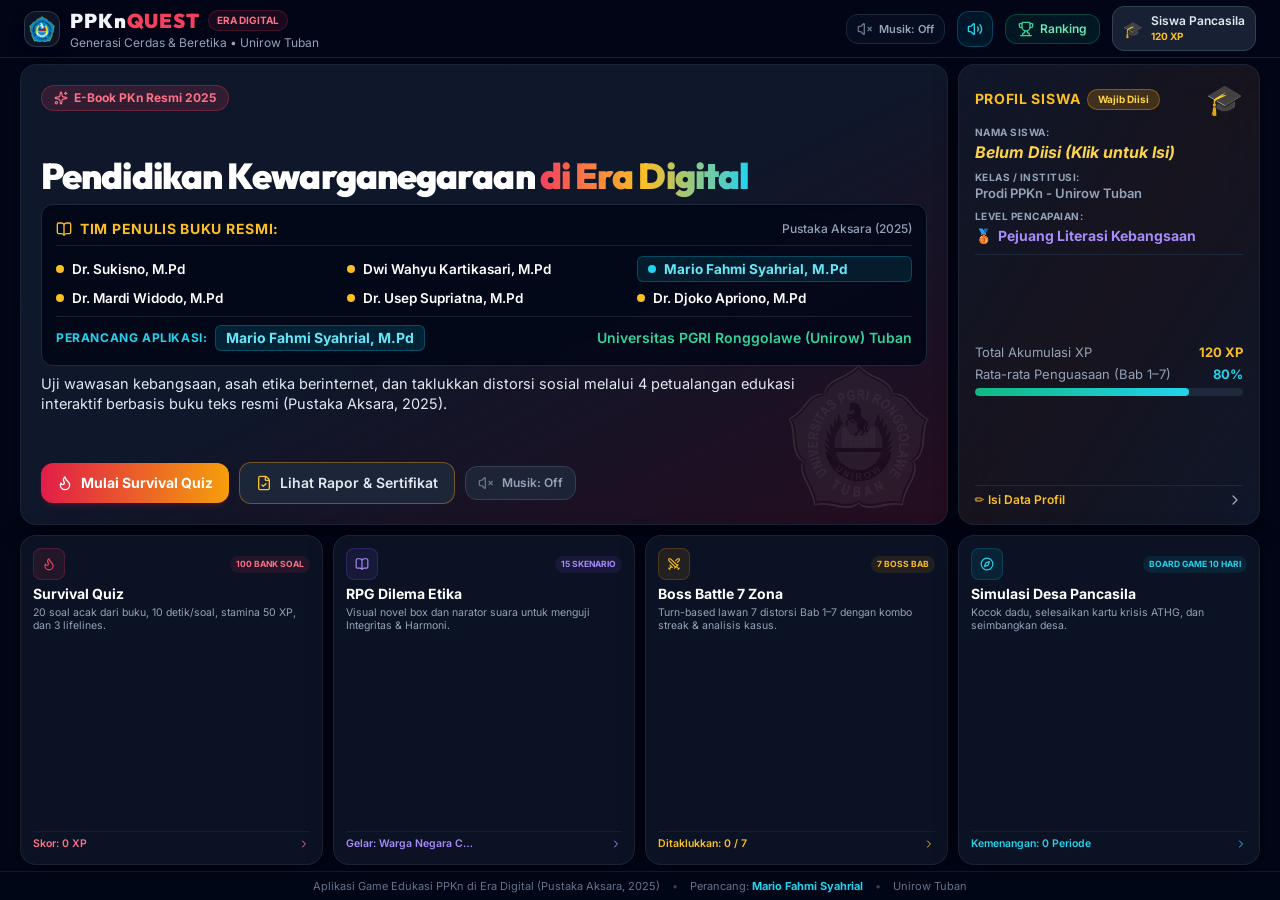
==== docs/index.html @ 250288c7 "Add files via upload" ====
<!doctype html>
<html lang="id" class="dark">
  <head>
    <meta charset="UTF-8" />
    <link rel="icon" type="image/png" href="./logo-unirow.png" />
    <meta name="viewport" content="width=device-width, initial-scale=1.0" />
    <title>PPKn Game Edukasi — Generasi Cerdas & Beretika</title>
    <meta name="description" content="Aplikasi Game Edukasi Pendidikan Kewarganegaraan di Era Digital: Survival Quiz, RPG Dilema, Boss Battle 7 Zona, Citizen Simulation, dan Duel Cepat." />
    <link rel="preconnect" href="https://fonts.googleapis.com">
    <link rel="preconnect" href="https://fonts.gstatic.com" crossorigin>
    <link href="https://fonts.googleapis.com/css2?family=Inter:wght@300;400;500;600;700;800&family=Outfit:wght@400;500;600;700;800;900&display=swap" rel="stylesheet">
    <script type="module" crossorigin src="./assets/index-DOwNWSyP.js"></script>
    <link rel="stylesheet" crossorigin href="./assets/index-DBwuWJfn.css">
  </head>
  <body class="bg-slate-950 text-slate-100 min-h-screen selection:bg-rose-500 selection:text-white font-sans antialiased">
    <div id="root"></div>
  </body>
</html>
---- docs/assets/index-DBwuWJfn.css ----
*,:before,:after{--tw-border-spacing-x: 0;--tw-border-spacing-y: 0;--tw-translate-x: 0;--tw-translate-y: 0;--tw-rotate: 0;--tw-skew-x: 0;--tw-skew-y: 0;--tw-scale-x: 1;--tw-scale-y: 1;--tw-pan-x: ;--tw-pan-y: ;--tw-pinch-zoom: ;--tw-scroll-snap-strictness: proximity;--tw-gradient-from-position: ;--tw-gradient-via-position: ;--tw-gradient-to-position: ;--tw-ordinal: ;--tw-slashed-zero: ;--tw-numeric-figure: ;--tw-numeric-spacing: ;--tw-numeric-fraction: ;--tw-ring-inset: ;--tw-ring-offset-width: 0px;--tw-ring-offset-color: #fff;--tw-ring-color: rgb(59 130 246 / .5);--tw-ring-offset-shadow: 0 0 #0000;--tw-ring-shadow: 0 0 #0000;--tw-shadow: 0 0 #0000;--tw-shadow-colored: 0 0 #0000;--tw-blur: ;--tw-brightness: ;--tw-contrast: ;--tw-grayscale: ;--tw-hue-rotate: ;--tw-invert: ;--tw-saturate: ;--tw-sepia: ;--tw-drop-shadow: ;--tw-backdrop-blur: ;--tw-backdrop-brightness: ;--tw-backdrop-contrast: ;--tw-backdrop-grayscale: ;--tw-backdrop-hue-rotate: ;--tw-backdrop-invert: ;--tw-backdrop-opacity: ;--tw-backdrop-saturate: ;--tw-backdrop-sepia: ;--tw-contain-size: ;--tw-contain-layout: ;--tw-contain-paint: ;--tw-contain-style: }::backdrop{--tw-border-spacing-x: 0;--tw-border-spacing-y: 0;--tw-translate-x: 0;--tw-translate-y: 0;--tw-rotate: 0;--tw-skew-x: 0;--tw-skew-y: 0;--tw-scale-x: 1;--tw-scale-y: 1;--tw-pan-x: ;--tw-pan-y: ;--tw-pinch-zoom: ;--tw-scroll-snap-strictness: proximity;--tw-gradient-from-position: ;--tw-gradient-via-position: ;--tw-gradient-to-position: ;--tw-ordinal: ;--tw-slashed-zero: ;--tw-numeric-figure: ;--tw-numeric-spacing: ;--tw-numeric-fraction: ;--tw-ring-inset: ;--tw-ring-offset-width: 0px;--tw-ring-offset-color: #fff;--tw-ring-color: rgb(59 130 246 / .5);--tw-ring-offset-shadow: 0 0 #0000;--tw-ring-shadow: 0 0 #0000;--tw-shadow: 0 0 #0000;--tw-shadow-colored: 0 0 #0000;--tw-blur: ;--tw-brightness: ;--tw-contrast: ;--tw-grayscale: ;--tw-hue-rotate: ;--tw-invert: ;--tw-saturate: ;--tw-sepia: ;--tw-drop-shadow: ;--tw-backdrop-blur: ;--tw-backdrop-brightness: ;--tw-backdrop-contrast: ;--tw-backdrop-grayscale: ;--tw-backdrop-hue-rotate: ;--tw-backdrop-invert: ;--tw-backdrop-opacity: ;--tw-backdrop-saturate: ;--tw-backdrop-sepia: ;--tw-contain-size: ;--tw-contain-layout: ;--tw-contain-paint: ;--tw-contain-style: }*,:before,:after{box-sizing:border-box;border-width:0;border-style:solid;border-color:#e5e7eb}:before,:after{--tw-content: ""}html,:host{line-height:1.5;-webkit-text-size-adjust:100%;-moz-tab-size:4;-o-tab-size:4;tab-size:4;font-family:Inter,system-ui,-apple-system,BlinkMacSystemFont,Segoe UI,Roboto,sans-serif;font-feature-settings:normal;font-variation-settings:normal;-webkit-tap-highlight-color:transparent}body{margin:0;line-height:inherit}hr{height:0;color:inherit;border-top-width:1px}abbr:where([title]){-webkit-text-decoration:underline dotted;text-decoration:underline dotted}h1,h2,h3,h4,h5,h6{font-size:inherit;font-weight:inherit}a{color:inherit;text-decoration:inherit}b,strong{font-weight:bolder}code,kbd,samp,pre{font-family:ui-monospace,SFMono-Regular,Menlo,Monaco,Consolas,Liberation Mono,Courier New,monospace;font-feature-settings:normal;font-variation-settings:normal;font-size:1em}small{font-size:80%}sub,sup{font-size:75%;line-height:0;position:relative;vertical-align:baseline}sub{bottom:-.25em}sup{top:-.5em}table{text-indent:0;border-color:inherit;border-collapse:collapse}button,input,optgroup,select,textarea{font-family:inherit;font-feature-settings:inherit;font-variation-settings:inherit;font-size:100%;font-weight:inherit;line-height:inherit;letter-spacing:inherit;color:inherit;margin:0;padding:0}button,select{text-transform:none}button,input:where([type=button]),input:where([type=reset]),input:where([type=submit]){-webkit-appearance:button;background-color:transparent;background-image:none}:-moz-focusring{outline:auto}:-moz-ui-invalid{box-shadow:none}progress{vertical-align:baseline}::-webkit-inner-spin-button,::-webkit-outer-spin-button{height:auto}[type=search]{-webkit-appearance:textfield;outline-offset:-2px}::-webkit-search-decoration{-webkit-appearance:none}::-webkit-file-upload-button{-webkit-appearance:button;font:inherit}summary{display:list-item}blockquote,dl,dd,h1,h2,h3,h4,h5,h6,hr,figure,p,pre{margin:0}fieldset{margin:0;padding:0}legend{padding:0}ol,ul,menu{list-style:none;margin:0;padding:0}dialog{padding:0}textarea{resize:vertical}input::-moz-placeholder,textarea::-moz-placeholder{opacity:1;color:#9ca3af}input::placeholder,textarea::placeholder{opacity:1;color:#9ca3af}button,[role=button]{cursor:pointer}:disabled{cursor:default}img,svg,video,canvas,audio,iframe,embed,object{display:block;vertical-align:middle}img,video{max-width:100%;height:auto}[hidden]:where(:not([hidden=until-found])){display:none}body{--tw-bg-opacity: 1;background-color:rgb(2 6 23 / var(--tw-bg-opacity, 1));font-family:Inter,system-ui,-apple-system,BlinkMacSystemFont,Segoe UI,Roboto,sans-serif;--tw-text-opacity: 1;color:rgb(241 245 249 / var(--tw-text-opacity, 1));-webkit-font-smoothing:antialiased;-moz-osx-font-smoothing:grayscale}body *::-moz-selection{--tw-bg-opacity: 1;background-color:rgb(244 63 94 / var(--tw-bg-opacity, 1));--tw-text-opacity: 1;color:rgb(255 255 255 / var(--tw-text-opacity, 1))}body *::selection{--tw-bg-opacity: 1;background-color:rgb(244 63 94 / var(--tw-bg-opacity, 1));--tw-text-opacity: 1;color:rgb(255 255 255 / var(--tw-text-opacity, 1))}body::-moz-selection{--tw-bg-opacity: 1;background-color:rgb(244 63 94 / var(--tw-bg-opacity, 1));--tw-text-opacity: 1;color:rgb(255 255 255 / var(--tw-text-opacity, 1))}body::selection{--tw-bg-opacity: 1;background-color:rgb(244 63 94 / var(--tw-bg-opacity, 1));--tw-text-opacity: 1;color:rgb(255 255 255 / var(--tw-text-opacity, 1))}body{background-color:#020617;background-image:radial-gradient(at 90% 10%,rgba(225,29,72,.06) 0px,transparent 45%),radial-gradient(at 10% 90%,rgba(14,165,233,.05) 0px,transparent 50%),radial-gradient(at 50% 30%,rgba(15,23,42,.7) 0px,transparent 80%);background-attachment:fixed}.pointer-events-none{pointer-events:none}.fixed{position:fixed}.absolute{position:absolute}.relative{position:relative}.sticky{position:sticky}.inset-0{top:0;right:0;bottom:0;left:0}.-right-1{right:-.25rem}.-top-1{top:-.25rem}.bottom-4{bottom:1rem}.left-0{left:0}.right-0{right:0}.right-4{right:1rem}.top-0{top:0}.z-10{z-index:10}.z-40{z-index:40}.z-50{z-index:50}.mx-auto{margin-left:auto;margin-right:auto}.my-2{margin-top:.5rem;margin-bottom:.5rem}.mb-0\.5{margin-bottom:.125rem}.mb-1{margin-bottom:.25rem}.mb-1\.5{margin-bottom:.375rem}.mb-2{margin-bottom:.5rem}.mb-2\.5{margin-bottom:.625rem}.mb-3{margin-bottom:.75rem}.mb-4{margin-bottom:1rem}.mb-5{margin-bottom:1.25rem}.mb-6{margin-bottom:1.5rem}.ml-1{margin-left:.25rem}.ml-auto{margin-left:auto}.mr-1{margin-right:.25rem}.mt-0\.5{margin-top:.125rem}.mt-1{margin-top:.25rem}.mt-1\.5{margin-top:.375rem}.mt-12{margin-top:3rem}.mt-2{margin-top:.5rem}.mt-3{margin-top:.75rem}.mt-4{margin-top:1rem}.mt-6{margin-top:1.5rem}.line-clamp-2{overflow:hidden;display:-webkit-box;-webkit-box-orient:vertical;-webkit-line-clamp:2}.block{display:block}.flex{display:flex}.inline-flex{display:inline-flex}.grid{display:grid}.hidden{display:none}.h-1{height:.25rem}.h-1\.5{height:.375rem}.h-10{height:2.5rem}.h-12{height:3rem}.h-16{height:4rem}.h-2{height:.5rem}.h-20{height:5rem}.h-28{height:7rem}.h-3{height:.75rem}.h-3\.5{height:.875rem}.h-4{height:1rem}.h-5{height:1.25rem}.h-6{height:1.5rem}.h-7{height:1.75rem}.h-8{height:2rem}.h-9{height:2.25rem}.h-full{height:100%}.max-h-28{max-height:7rem}.max-h-\[90vh\]{max-height:90vh}.max-h-\[92vh\]{max-height:92vh}.min-h-0{min-height:0px}.min-h-screen{min-height:100vh}.w-10{width:2.5rem}.w-12{width:3rem}.w-16{width:4rem}.w-2{width:.5rem}.w-20{width:5rem}.w-28{width:7rem}.w-3{width:.75rem}.w-3\.5{width:.875rem}.w-4{width:1rem}.w-5{width:1.25rem}.w-6{width:1.5rem}.w-60{width:15rem}.w-7{width:1.75rem}.w-8{width:2rem}.w-9{width:2.25rem}.w-full{width:100%}.min-w-0{min-width:0px}.max-w-2xl{max-width:42rem}.max-w-3xl{max-width:48rem}.max-w-4xl{max-width:56rem}.max-w-5xl{max-width:64rem}.max-w-6xl{max-width:72rem}.max-w-7xl{max-width:80rem}.max-w-\[100px\]{max-width:100px}.max-w-\[120px\]{max-width:120px}.max-w-\[130px\]{max-width:130px}.max-w-md{max-width:28rem}.max-w-sm{max-width:24rem}.max-w-xl{max-width:36rem}.max-w-xs{max-width:20rem}.flex-1{flex:1 1 0%}.shrink-0{flex-shrink:0}.rotate-1{--tw-rotate: 1deg;transform:translate(var(--tw-translate-x),var(--tw-translate-y)) rotate(var(--tw-rotate)) skew(var(--tw-skew-x)) skewY(var(--tw-skew-y)) scaleX(var(--tw-scale-x)) scaleY(var(--tw-scale-y))}.scale-105{--tw-scale-x: 1.05;--tw-scale-y: 1.05;transform:translate(var(--tw-translate-x),var(--tw-translate-y)) rotate(var(--tw-rotate)) skew(var(--tw-skew-x)) skewY(var(--tw-skew-y)) scaleX(var(--tw-scale-x)) scaleY(var(--tw-scale-y))}.scale-110{--tw-scale-x: 1.1;--tw-scale-y: 1.1;transform:translate(var(--tw-translate-x),var(--tw-translate-y)) rotate(var(--tw-rotate)) skew(var(--tw-skew-x)) skewY(var(--tw-skew-y)) scaleX(var(--tw-scale-x)) scaleY(var(--tw-scale-y))}.scale-\[1\.03\]{--tw-scale-x: 1.03;--tw-scale-y: 1.03;transform:translate(var(--tw-translate-x),var(--tw-translate-y)) rotate(var(--tw-rotate)) skew(var(--tw-skew-x)) skewY(var(--tw-skew-y)) scaleX(var(--tw-scale-x)) scaleY(var(--tw-scale-y))}.animate-bounce{animation:bounce 1s infinite}@keyframes bounce{0%,to{transform:translateY(-25%);animation-timing-function:cubic-bezier(.8,0,1,1)}50%{transform:none;animation-timing-function:cubic-bezier(0,0,.2,1)}}.animate-bounce-gentle{animation:bounce 2s infinite}@keyframes pulse{50%{opacity:.5}}.animate-pulse{animation:pulse 2s cubic-bezier(.4,0,.6,1) infinite}@keyframes spin{to{transform:rotate(360deg)}}.animate-spin{animation:spin 1s linear infinite}.cursor-not-allowed{cursor:not-allowed}.cursor-pointer{cursor:pointer}.select-none{-webkit-user-select:none;-moz-user-select:none;user-select:none}.grid-cols-1{grid-template-columns:repeat(1,minmax(0,1fr))}.grid-cols-2{grid-template-columns:repeat(2,minmax(0,1fr))}.grid-cols-3{grid-template-columns:repeat(3,minmax(0,1fr))}.grid-cols-4{grid-template-columns:repeat(4,minmax(0,1fr))}.flex-col{flex-direction:column}.flex-col-reverse{flex-direction:column-reverse}.flex-wrap{flex-wrap:wrap}.items-start{align-items:flex-start}.items-center{align-items:center}.items-stretch{align-items:stretch}.justify-end{justify-content:flex-end}.justify-center{justify-content:center}.justify-between{justify-content:space-between}.gap-0\.5{gap:.125rem}.gap-1{gap:.25rem}.gap-1\.5{gap:.375rem}.gap-2{gap:.5rem}.gap-2\.5{gap:.625rem}.gap-3{gap:.75rem}.gap-4{gap:1rem}.gap-6{gap:1.5rem}.gap-x-3{-moz-column-gap:.75rem;column-gap:.75rem}.gap-x-4{-moz-column-gap:1rem;column-gap:1rem}.gap-y-0\.5{row-gap:.125rem}.gap-y-2{row-gap:.5rem}.space-y-0\.5>:not([hidden])~:not([hidden]){--tw-space-y-reverse: 0;margin-top:calc(.125rem * calc(1 - var(--tw-space-y-reverse)));margin-bottom:calc(.125rem * var(--tw-space-y-reverse))}.space-y-1>:not([hidden])~:not([hidden]){--tw-space-y-reverse: 0;margin-top:calc(.25rem * calc(1 - var(--tw-space-y-reverse)));margin-bottom:calc(.25rem * var(--tw-space-y-reverse))}.space-y-1\.5>:not([hidden])~:not([hidden]){--tw-space-y-reverse: 0;margin-top:calc(.375rem * calc(1 - var(--tw-space-y-reverse)));margin-bottom:calc(.375rem * var(--tw-space-y-reverse))}.space-y-2>:not([hidden])~:not([hidden]){--tw-space-y-reverse: 0;margin-top:calc(.5rem * calc(1 - var(--tw-space-y-reverse)));margin-bottom:calc(.5rem * var(--tw-space-y-reverse))}.space-y-2\.5>:not([hidden])~:not([hidden]){--tw-space-y-reverse: 0;margin-top:calc(.625rem * calc(1 - var(--tw-space-y-reverse)));margin-bottom:calc(.625rem * var(--tw-space-y-reverse))}.space-y-3>:not([hidden])~:not([hidden]){--tw-space-y-reverse: 0;margin-top:calc(.75rem * calc(1 - var(--tw-space-y-reverse)));margin-bottom:calc(.75rem * var(--tw-space-y-reverse))}.space-y-4>:not([hidden])~:not([hidden]){--tw-space-y-reverse: 0;margin-top:calc(1rem * calc(1 - var(--tw-space-y-reverse)));margin-bottom:calc(1rem * var(--tw-space-y-reverse))}.space-y-5>:not([hidden])~:not([hidden]){--tw-space-y-reverse: 0;margin-top:calc(1.25rem * calc(1 - var(--tw-space-y-reverse)));margin-bottom:calc(1.25rem * var(--tw-space-y-reverse))}.space-y-6>:not([hidden])~:not([hidden]){--tw-space-y-reverse: 0;margin-top:calc(1.5rem * calc(1 - var(--tw-space-y-reverse)));margin-bottom:calc(1.5rem * var(--tw-space-y-reverse))}.overflow-hidden{overflow:hidden}.overflow-y-auto{overflow-y:auto}.truncate{overflow:hidden;text-overflow:ellipsis;white-space:nowrap}.rounded{border-radius:.25rem}.rounded-2xl{border-radius:1rem}.rounded-3xl{border-radius:1.5rem}.rounded-full{border-radius:9999px}.rounded-lg{border-radius:.5rem}.rounded-md{border-radius:.375rem}.rounded-xl{border-radius:.75rem}.rounded-t-2xl{border-top-left-radius:1rem;border-top-right-radius:1rem}.border{border-width:1px}.border-b{border-bottom-width:1px}.border-l{border-left-width:1px}.border-t{border-top-width:1px}.border-dashed{border-style:dashed}.border-amber-400{--tw-border-opacity: 1;border-color:rgb(251 191 36 / var(--tw-border-opacity, 1))}.border-amber-500{--tw-border-opacity: 1;border-color:rgb(245 158 11 / var(--tw-border-opacity, 1))}.border-amber-500\/20{border-color:#f59e0b33}.border-amber-500\/30{border-color:#f59e0b4d}.border-amber-500\/40{border-color:#f59e0b66}.border-amber-500\/50{border-color:#f59e0b80}.border-amber-500\/60{border-color:#f59e0b99}.border-blue-500\/60{border-color:#3b82f699}.border-cyan-400{--tw-border-opacity: 1;border-color:rgb(34 211 238 / var(--tw-border-opacity, 1))}.border-cyan-500{--tw-border-opacity: 1;border-color:rgb(6 182 212 / var(--tw-border-opacity, 1))}.border-cyan-500\/20{border-color:#06b6d433}.border-cyan-500\/30{border-color:#06b6d44d}.border-cyan-500\/40{border-color:#06b6d466}.border-cyan-500\/50{border-color:#06b6d480}.border-cyan-500\/60{border-color:#06b6d499}.border-emerald-500{--tw-border-opacity: 1;border-color:rgb(16 185 129 / var(--tw-border-opacity, 1))}.border-emerald-500\/20{border-color:#10b98133}.border-emerald-500\/25{border-color:#10b98140}.border-emerald-500\/30{border-color:#10b9814d}.border-emerald-500\/40{border-color:#10b98166}.border-emerald-500\/50{border-color:#10b98180}.border-emerald-500\/60{border-color:#10b98199}.border-indigo-500\/30{border-color:#6366f14d}.border-indigo-500\/40{border-color:#6366f166}.border-rose-500{--tw-border-opacity: 1;border-color:rgb(244 63 94 / var(--tw-border-opacity, 1))}.border-rose-500\/20{border-color:#f43f5e33}.border-rose-500\/30{border-color:#f43f5e4d}.border-rose-500\/40{border-color:#f43f5e66}.border-rose-500\/50{border-color:#f43f5e80}.border-rose-500\/60{border-color:#f43f5e99}.border-slate-500\/60{border-color:#64748b99}.border-slate-600\/40{border-color:#47556966}.border-slate-700{--tw-border-opacity: 1;border-color:rgb(51 65 85 / var(--tw-border-opacity, 1))}.border-slate-700\/80{border-color:#334155cc}.border-slate-800{--tw-border-opacity: 1;border-color:rgb(30 41 59 / var(--tw-border-opacity, 1))}.border-slate-800\/40{border-color:#1e293b66}.border-slate-800\/60{border-color:#1e293b99}.border-slate-800\/80{border-color:#1e293bcc}.border-slate-900{--tw-border-opacity: 1;border-color:rgb(15 23 42 / var(--tw-border-opacity, 1))}.border-violet-500{--tw-border-opacity: 1;border-color:rgb(139 92 246 / var(--tw-border-opacity, 1))}.border-violet-500\/20{border-color:#8b5cf633}.border-violet-500\/30{border-color:#8b5cf64d}.border-violet-500\/40{border-color:#8b5cf666}.border-violet-500\/50{border-color:#8b5cf680}.bg-amber-400{--tw-bg-opacity: 1;background-color:rgb(251 191 36 / var(--tw-bg-opacity, 1))}.bg-amber-500{--tw-bg-opacity: 1;background-color:rgb(245 158 11 / var(--tw-bg-opacity, 1))}.bg-amber-500\/10{background-color:#f59e0b1a}.bg-amber-500\/20{background-color:#f59e0b33}.bg-amber-950\/60{background-color:#451a0399}.bg-blue-500\/10{background-color:#3b82f61a}.bg-cyan-400{--tw-bg-opacity: 1;background-color:rgb(34 211 238 / var(--tw-bg-opacity, 1))}.bg-cyan-500{--tw-bg-opacity: 1;background-color:rgb(6 182 212 / var(--tw-bg-opacity, 1))}.bg-cyan-500\/10{background-color:#06b6d41a}.bg-cyan-500\/15{background-color:#06b6d426}.bg-cyan-500\/20{background-color:#06b6d433}.bg-cyan-900\/60{background-color:#164e6399}.bg-cyan-950\/50{background-color:#08334480}.bg-cyan-950\/60{background-color:#08334499}.bg-cyan-950\/70{background-color:#083344b3}.bg-emerald-500{--tw-bg-opacity: 1;background-color:rgb(16 185 129 / var(--tw-bg-opacity, 1))}.bg-emerald-500\/10{background-color:#10b9811a}.bg-emerald-500\/20{background-color:#10b98133}.bg-emerald-950\/30{background-color:#022c224d}.bg-emerald-950\/40{background-color:#022c2266}.bg-emerald-950\/60{background-color:#022c2299}.bg-indigo-500\/10{background-color:#6366f11a}.bg-rose-500{--tw-bg-opacity: 1;background-color:rgb(244 63 94 / var(--tw-bg-opacity, 1))}.bg-rose-500\/10{background-color:#f43f5e1a}.bg-rose-500\/15{background-color:#f43f5e26}.bg-rose-500\/20{background-color:#f43f5e33}.bg-rose-900\/60{background-color:#88133799}.bg-rose-950\/40{background-color:#4c051966}.bg-rose-950\/60{background-color:#4c051999}.bg-slate-500\/10{background-color:#64748b1a}.bg-slate-800{--tw-bg-opacity: 1;background-color:rgb(30 41 59 / var(--tw-bg-opacity, 1))}.bg-slate-800\/70{background-color:#1e293bb3}.bg-slate-800\/80{background-color:#1e293bcc}.bg-slate-800\/90{background-color:#1e293be6}.bg-slate-900{--tw-bg-opacity: 1;background-color:rgb(15 23 42 / var(--tw-bg-opacity, 1))}.bg-slate-900\/20{background-color:#0f172a33}.bg-slate-900\/30{background-color:#0f172a4d}.bg-slate-900\/40{background-color:#0f172a66}.bg-slate-900\/50{background-color:#0f172a80}.bg-slate-900\/60{background-color:#0f172a99}.bg-slate-900\/70{background-color:#0f172ab3}.bg-slate-900\/80{background-color:#0f172acc}.bg-slate-900\/90{background-color:#0f172ae6}.bg-slate-950{--tw-bg-opacity: 1;background-color:rgb(2 6 23 / var(--tw-bg-opacity, 1))}.bg-slate-950\/40{background-color:#02061766}.bg-slate-950\/60{background-color:#02061799}.bg-slate-950\/80{background-color:#020617cc}.bg-slate-950\/85{background-color:#020617d9}.bg-slate-950\/90{background-color:#020617e6}.bg-violet-500\/10{background-color:#8b5cf61a}.bg-violet-500\/15{background-color:#8b5cf626}.bg-violet-500\/20{background-color:#8b5cf633}.bg-gradient-to-b{background-image:linear-gradient(to bottom,var(--tw-gradient-stops))}.bg-gradient-to-br{background-image:linear-gradient(to bottom right,var(--tw-gradient-stops))}.bg-gradient-to-r{background-image:linear-gradient(to right,var(--tw-gradient-stops))}.from-amber-500{--tw-gradient-from: #f59e0b var(--tw-gradient-from-position);--tw-gradient-to: rgb(245 158 11 / 0) var(--tw-gradient-to-position);--tw-gradient-stops: var(--tw-gradient-from), var(--tw-gradient-to)}.from-amber-500\/15{--tw-gradient-from: rgb(245 158 11 / .15) var(--tw-gradient-from-position);--tw-gradient-to: rgb(245 158 11 / 0) var(--tw-gradient-to-position);--tw-gradient-stops: var(--tw-gradient-from), var(--tw-gradient-to)}.from-amber-500\/20{--tw-gradient-from: rgb(245 158 11 / .2) var(--tw-gradient-from-position);--tw-gradient-to: rgb(245 158 11 / 0) var(--tw-gradient-to-position);--tw-gradient-stops: var(--tw-gradient-from), var(--tw-gradient-to)}.from-amber-600{--tw-gradient-from: #d97706 var(--tw-gradient-from-position);--tw-gradient-to: rgb(217 119 6 / 0) var(--tw-gradient-to-position);--tw-gradient-stops: var(--tw-gradient-from), var(--tw-gradient-to)}.from-cyan-500\/15{--tw-gradient-from: rgb(6 182 212 / .15) var(--tw-gradient-from-position);--tw-gradient-to: rgb(6 182 212 / 0) var(--tw-gradient-to-position);--tw-gradient-stops: var(--tw-gradient-from), var(--tw-gradient-to)}.from-cyan-500\/20{--tw-gradient-from: rgb(6 182 212 / .2) var(--tw-gradient-from-position);--tw-gradient-to: rgb(6 182 212 / 0) var(--tw-gradient-to-position);--tw-gradient-stops: var(--tw-gradient-from), var(--tw-gradient-to)}.from-cyan-600{--tw-gradient-from: #0891b2 var(--tw-gradient-from-position);--tw-gradient-to: rgb(8 145 178 / 0) var(--tw-gradient-to-position);--tw-gradient-stops: var(--tw-gradient-from), var(--tw-gradient-to)}.from-emerald-500{--tw-gradient-from: #10b981 var(--tw-gradient-from-position);--tw-gradient-to: rgb(16 185 129 / 0) var(--tw-gradient-to-position);--tw-gradient-stops: var(--tw-gradient-from), var(--tw-gradient-to)}.from-emerald-500\/15{--tw-gradient-from: rgb(16 185 129 / .15) var(--tw-gradient-from-position);--tw-gradient-to: rgb(16 185 129 / 0) var(--tw-gradient-to-position);--tw-gradient-stops: var(--tw-gradient-from), var(--tw-gradient-to)}.from-emerald-500\/20{--tw-gradient-from: rgb(16 185 129 / .2) var(--tw-gradient-from-position);--tw-gradient-to: rgb(16 185 129 / 0) var(--tw-gradient-to-position);--tw-gradient-stops: var(--tw-gradient-from), var(--tw-gradient-to)}.from-emerald-600{--tw-gradient-from: #059669 var(--tw-gradient-from-position);--tw-gradient-to: rgb(5 150 105 / 0) var(--tw-gradient-to-position);--tw-gradient-stops: var(--tw-gradient-from), var(--tw-gradient-to)}.from-indigo-600{--tw-gradient-from: #4f46e5 var(--tw-gradient-from-position);--tw-gradient-to: rgb(79 70 229 / 0) var(--tw-gradient-to-position);--tw-gradient-stops: var(--tw-gradient-from), var(--tw-gradient-to)}.from-rose-500{--tw-gradient-from: #f43f5e var(--tw-gradient-from-position);--tw-gradient-to: rgb(244 63 94 / 0) var(--tw-gradient-to-position);--tw-gradient-stops: var(--tw-gradient-from), var(--tw-gradient-to)}.from-rose-500\/15{--tw-gradient-from: rgb(244 63 94 / .15) var(--tw-gradient-from-position);--tw-gradient-to: rgb(244 63 94 / 0) var(--tw-gradient-to-position);--tw-gradient-stops: var(--tw-gradient-from), var(--tw-gradient-to)}.from-rose-500\/20{--tw-gradient-from: rgb(244 63 94 / .2) var(--tw-gradient-from-position);--tw-gradient-to: rgb(244 63 94 / 0) var(--tw-gradient-to-position);--tw-gradient-stops: var(--tw-gradient-from), var(--tw-gradient-to)}.from-rose-600{--tw-gradient-from: #e11d48 var(--tw-gradient-from-position);--tw-gradient-to: rgb(225 29 72 / 0) var(--tw-gradient-to-position);--tw-gradient-stops: var(--tw-gradient-from), var(--tw-gradient-to)}.from-slate-700\/20{--tw-gradient-from: rgb(51 65 85 / .2) var(--tw-gradient-from-position);--tw-gradient-to: rgb(51 65 85 / 0) var(--tw-gradient-to-position);--tw-gradient-stops: var(--tw-gradient-from), var(--tw-gradient-to)}.from-slate-900{--tw-gradient-from: #0f172a var(--tw-gradient-from-position);--tw-gradient-to: rgb(15 23 42 / 0) var(--tw-gradient-to-position);--tw-gradient-stops: var(--tw-gradient-from), var(--tw-gradient-to)}.from-slate-950{--tw-gradient-from: #020617 var(--tw-gradient-from-position);--tw-gradient-to: rgb(2 6 23 / 0) var(--tw-gradient-to-position);--tw-gradient-stops: var(--tw-gradient-from), var(--tw-gradient-to)}.from-violet-500\/20{--tw-gradient-from: rgb(139 92 246 / .2) var(--tw-gradient-from-position);--tw-gradient-to: rgb(139 92 246 / 0) var(--tw-gradient-to-position);--tw-gradient-stops: var(--tw-gradient-from), var(--tw-gradient-to)}.from-violet-600{--tw-gradient-from: #7c3aed var(--tw-gradient-from-position);--tw-gradient-to: rgb(124 58 237 / 0) var(--tw-gradient-to-position);--tw-gradient-stops: var(--tw-gradient-from), var(--tw-gradient-to)}.via-amber-400{--tw-gradient-to: rgb(251 191 36 / 0) var(--tw-gradient-to-position);--tw-gradient-stops: var(--tw-gradient-from), #fbbf24 var(--tw-gradient-via-position), var(--tw-gradient-to)}.via-amber-950\/20{--tw-gradient-to: rgb(69 26 3 / 0) var(--tw-gradient-to-position);--tw-gradient-stops: var(--tw-gradient-from), rgb(69 26 3 / .2) var(--tw-gradient-via-position), var(--tw-gradient-to)}.via-blue-500\/10{--tw-gradient-to: rgb(59 130 246 / 0) var(--tw-gradient-to-position);--tw-gradient-stops: var(--tw-gradient-from), rgb(59 130 246 / .1) var(--tw-gradient-via-position), var(--tw-gradient-to)}.via-emerald-900\/10{--tw-gradient-to: rgb(6 78 59 / 0) var(--tw-gradient-to-position);--tw-gradient-stops: var(--tw-gradient-from), rgb(6 78 59 / .1) var(--tw-gradient-via-position), var(--tw-gradient-to)}.via-purple-900\/10{--tw-gradient-to: rgb(88 28 135 / 0) var(--tw-gradient-to-position);--tw-gradient-stops: var(--tw-gradient-from), rgb(88 28 135 / .1) var(--tw-gradient-via-position), var(--tw-gradient-to)}.via-rose-500{--tw-gradient-to: rgb(244 63 94 / 0) var(--tw-gradient-to-position);--tw-gradient-stops: var(--tw-gradient-from), #f43f5e var(--tw-gradient-via-position), var(--tw-gradient-to)}.via-slate-800\/50{--tw-gradient-to: rgb(30 41 59 / 0) var(--tw-gradient-to-position);--tw-gradient-stops: var(--tw-gradient-from), rgb(30 41 59 / .5) var(--tw-gradient-via-position), var(--tw-gradient-to)}.via-slate-900{--tw-gradient-to: rgb(15 23 42 / 0) var(--tw-gradient-to-position);--tw-gradient-stops: var(--tw-gradient-from), #0f172a var(--tw-gradient-via-position), var(--tw-gradient-to)}.via-teal-500\/10{--tw-gradient-to: rgb(20 184 166 / 0) var(--tw-gradient-to-position);--tw-gradient-stops: var(--tw-gradient-from), rgb(20 184 166 / .1) var(--tw-gradient-via-position), var(--tw-gradient-to)}.via-yellow-400{--tw-gradient-to: rgb(250 204 21 / 0) var(--tw-gradient-to-position);--tw-gradient-stops: var(--tw-gradient-from), #facc15 var(--tw-gradient-via-position), var(--tw-gradient-to)}.via-yellow-500\/10{--tw-gradient-to: rgb(234 179 8 / 0) var(--tw-gradient-to-position);--tw-gradient-stops: var(--tw-gradient-from), rgb(234 179 8 / .1) var(--tw-gradient-via-position), var(--tw-gradient-to)}.to-amber-500{--tw-gradient-to: #f59e0b var(--tw-gradient-to-position)}.to-amber-600{--tw-gradient-to: #d97706 var(--tw-gradient-to-position)}.to-amber-950\/20{--tw-gradient-to: rgb(69 26 3 / .2) var(--tw-gradient-to-position)}.to-amber-950\/40{--tw-gradient-to: rgb(69 26 3 / .4) var(--tw-gradient-to-position)}.to-blue-500\/10{--tw-gradient-to: rgb(59 130 246 / .1) var(--tw-gradient-to-position)}.to-blue-600{--tw-gradient-to: #2563eb var(--tw-gradient-to-position)}.to-cyan-400{--tw-gradient-to: #22d3ee var(--tw-gradient-to-position)}.to-cyan-500{--tw-gradient-to: #06b6d4 var(--tw-gradient-to-position)}.to-cyan-600{--tw-gradient-to: #0891b2 var(--tw-gradient-to-position)}.to-cyan-950\/30{--tw-gradient-to: rgb(8 51 68 / .3) var(--tw-gradient-to-position)}.to-emerald-600{--tw-gradient-to: #059669 var(--tw-gradient-to-position)}.to-emerald-950\/20{--tw-gradient-to: rgb(2 44 34 / .2) var(--tw-gradient-to-position)}.to-emerald-950\/30{--tw-gradient-to: rgb(2 44 34 / .3) var(--tw-gradient-to-position)}.to-indigo-600{--tw-gradient-to: #4f46e5 var(--tw-gradient-to-position)}.to-purple-500\/10{--tw-gradient-to: rgb(168 85 247 / .1) var(--tw-gradient-to-position)}.to-red-500{--tw-gradient-to: #ef4444 var(--tw-gradient-to-position)}.to-rose-500\/20{--tw-gradient-to: rgb(244 63 94 / .2) var(--tw-gradient-to-position)}.to-rose-600{--tw-gradient-to: #e11d48 var(--tw-gradient-to-position)}.to-rose-950\/40{--tw-gradient-to: rgb(76 5 25 / .4) var(--tw-gradient-to-position)}.to-slate-800{--tw-gradient-to: #1e293b var(--tw-gradient-to-position)}.to-slate-800\/50{--tw-gradient-to: rgb(30 41 59 / .5) var(--tw-gradient-to-position)}.to-slate-900{--tw-gradient-to: #0f172a var(--tw-gradient-to-position)}.to-teal-500\/10{--tw-gradient-to: rgb(20 184 166 / .1) var(--tw-gradient-to-position)}.to-transparent{--tw-gradient-to: transparent var(--tw-gradient-to-position)}.to-violet-600{--tw-gradient-to: #7c3aed var(--tw-gradient-to-position)}.to-violet-950\/20{--tw-gradient-to: rgb(46 16 101 / .2) var(--tw-gradient-to-position)}.to-yellow-500\/10{--tw-gradient-to: rgb(234 179 8 / .1) var(--tw-gradient-to-position)}.to-yellow-600{--tw-gradient-to: #ca8a04 var(--tw-gradient-to-position)}.bg-clip-text{-webkit-background-clip:text;background-clip:text}.fill-emerald-500{fill:#10b981}.fill-rose-500{fill:#f43f5e}.object-contain{-o-object-fit:contain;object-fit:contain}.\!p-2\.5{padding:.625rem!important}.\!p-3{padding:.75rem!important}.p-1{padding:.25rem}.p-2{padding:.5rem}.p-2\.5{padding:.625rem}.p-3{padding:.75rem}.p-3\.5{padding:.875rem}.p-4{padding:1rem}.p-5{padding:1.25rem}.p-6{padding:1.5rem}.p-8{padding:2rem}.px-1\.5{padding-left:.375rem;padding-right:.375rem}.px-2{padding-left:.5rem;padding-right:.5rem}.px-2\.5{padding-left:.625rem;padding-right:.625rem}.px-3{padding-left:.75rem;padding-right:.75rem}.px-3\.5{padding-left:.875rem;padding-right:.875rem}.px-4{padding-left:1rem;padding-right:1rem}.px-5{padding-left:1.25rem;padding-right:1.25rem}.px-6{padding-left:1.5rem;padding-right:1.5rem}.py-0\.5{padding-top:.125rem;padding-bottom:.125rem}.py-1{padding-top:.25rem;padding-bottom:.25rem}.py-1\.5{padding-top:.375rem;padding-bottom:.375rem}.py-10{padding-top:2.5rem;padding-bottom:2.5rem}.py-2{padding-top:.5rem;padding-bottom:.5rem}.py-2\.5{padding-top:.625rem;padding-bottom:.625rem}.py-3{padding-top:.75rem;padding-bottom:.75rem}.py-3\.5{padding-top:.875rem;padding-bottom:.875rem}.py-4{padding-top:1rem;padding-bottom:1rem}.py-6{padding-top:1.5rem;padding-bottom:1.5rem}.py-8{padding-top:2rem;padding-bottom:2rem}.pb-1\.5{padding-bottom:.375rem}.pb-2{padding-bottom:.5rem}.pb-2\.5{padding-bottom:.625rem}.pb-3{padding-bottom:.75rem}.pb-4{padding-bottom:1rem}.pt-0\.5{padding-top:.125rem}.pt-1{padding-top:.25rem}.pt-1\.5{padding-top:.375rem}.pt-2{padding-top:.5rem}.pt-2\.5{padding-top:.625rem}.pt-3{padding-top:.75rem}.pt-4{padding-top:1rem}.text-left{text-align:left}.text-center{text-align:center}.text-right{text-align:right}.font-display{font-family:Outfit,Inter,sans-serif}.font-mono{font-family:ui-monospace,SFMono-Regular,Menlo,Monaco,Consolas,Liberation Mono,Courier New,monospace}.font-sans{font-family:Inter,system-ui,-apple-system,BlinkMacSystemFont,Segoe UI,Roboto,sans-serif}.text-2xl{font-size:1.5rem;line-height:2rem}.text-3xl{font-size:1.875rem;line-height:2.25rem}.text-4xl{font-size:2.25rem;line-height:2.5rem}.text-5xl{font-size:3rem;line-height:1}.text-\[10\.5px\]{font-size:10.5px}.text-\[10px\]{font-size:10px}.text-\[11px\]{font-size:11px}.text-\[8\.5px\]{font-size:8.5px}.text-\[8px\]{font-size:8px}.text-\[9px\]{font-size:9px}.text-base{font-size:1rem;line-height:1.5rem}.text-lg{font-size:1.125rem;line-height:1.75rem}.text-sm{font-size:.875rem;line-height:1.25rem}.text-xl{font-size:1.25rem;line-height:1.75rem}.text-xs{font-size:.75rem;line-height:1rem}.font-black{font-weight:900}.font-bold{font-weight:700}.font-extrabold{font-weight:800}.font-medium{font-weight:500}.font-normal{font-weight:400}.font-semibold{font-weight:600}.uppercase{text-transform:uppercase}.capitalize{text-transform:capitalize}.italic{font-style:italic}.leading-none{line-height:1}.leading-relaxed{line-height:1.625}.leading-snug{line-height:1.375}.leading-tight{line-height:1.25}.tracking-tight{letter-spacing:-.025em}.tracking-wider{letter-spacing:.05em}.tracking-widest{letter-spacing:.1em}.text-amber-200{--tw-text-opacity: 1;color:rgb(253 230 138 / var(--tw-text-opacity, 1))}.text-amber-300{--tw-text-opacity: 1;color:rgb(252 211 77 / var(--tw-text-opacity, 1))}.text-amber-400{--tw-text-opacity: 1;color:rgb(251 191 36 / var(--tw-text-opacity, 1))}.text-amber-400\/80{color:#fbbf24cc}.text-amber-500{--tw-text-opacity: 1;color:rgb(245 158 11 / var(--tw-text-opacity, 1))}.text-blue-300{--tw-text-opacity: 1;color:rgb(147 197 253 / var(--tw-text-opacity, 1))}.text-cyan-200{--tw-text-opacity: 1;color:rgb(165 243 252 / var(--tw-text-opacity, 1))}.text-cyan-300{--tw-text-opacity: 1;color:rgb(103 232 249 / var(--tw-text-opacity, 1))}.text-cyan-400{--tw-text-opacity: 1;color:rgb(34 211 238 / var(--tw-text-opacity, 1))}.text-emerald-300{--tw-text-opacity: 1;color:rgb(110 231 183 / var(--tw-text-opacity, 1))}.text-emerald-400{--tw-text-opacity: 1;color:rgb(52 211 153 / var(--tw-text-opacity, 1))}.text-emerald-500{--tw-text-opacity: 1;color:rgb(16 185 129 / var(--tw-text-opacity, 1))}.text-indigo-300{--tw-text-opacity: 1;color:rgb(165 180 252 / var(--tw-text-opacity, 1))}.text-indigo-400{--tw-text-opacity: 1;color:rgb(129 140 248 / var(--tw-text-opacity, 1))}.text-rose-300{--tw-text-opacity: 1;color:rgb(253 164 175 / var(--tw-text-opacity, 1))}.text-rose-400{--tw-text-opacity: 1;color:rgb(251 113 133 / var(--tw-text-opacity, 1))}.text-rose-500{--tw-text-opacity: 1;color:rgb(244 63 94 / var(--tw-text-opacity, 1))}.text-slate-100{--tw-text-opacity: 1;color:rgb(241 245 249 / var(--tw-text-opacity, 1))}.text-slate-200{--tw-text-opacity: 1;color:rgb(226 232 240 / var(--tw-text-opacity, 1))}.text-slate-300{--tw-text-opacity: 1;color:rgb(203 213 225 / var(--tw-text-opacity, 1))}.text-slate-400{--tw-text-opacity: 1;color:rgb(148 163 184 / var(--tw-text-opacity, 1))}.text-slate-500{--tw-text-opacity: 1;color:rgb(100 116 139 / var(--tw-text-opacity, 1))}.text-slate-600{--tw-text-opacity: 1;color:rgb(71 85 105 / var(--tw-text-opacity, 1))}.text-slate-700{--tw-text-opacity: 1;color:rgb(51 65 85 / var(--tw-text-opacity, 1))}.text-slate-900{--tw-text-opacity: 1;color:rgb(15 23 42 / var(--tw-text-opacity, 1))}.text-slate-950{--tw-text-opacity: 1;color:rgb(2 6 23 / var(--tw-text-opacity, 1))}.text-transparent{color:transparent}.text-violet-200{--tw-text-opacity: 1;color:rgb(221 214 254 / var(--tw-text-opacity, 1))}.text-violet-300{--tw-text-opacity: 1;color:rgb(196 181 253 / var(--tw-text-opacity, 1))}.text-violet-400{--tw-text-opacity: 1;color:rgb(167 139 250 / var(--tw-text-opacity, 1))}.text-white{--tw-text-opacity: 1;color:rgb(255 255 255 / var(--tw-text-opacity, 1))}.antialiased{-webkit-font-smoothing:antialiased;-moz-osx-font-smoothing:grayscale}.placeholder-slate-500::-moz-placeholder{--tw-placeholder-opacity: 1;color:rgb(100 116 139 / var(--tw-placeholder-opacity, 1))}.placeholder-slate-500::placeholder{--tw-placeholder-opacity: 1;color:rgb(100 116 139 / var(--tw-placeholder-opacity, 1))}.opacity-10{opacity:.1}.opacity-40{opacity:.4}.opacity-50{opacity:.5}.opacity-70{opacity:.7}.shadow-2xl{--tw-shadow: 0 25px 50px -12px rgb(0 0 0 / .25);--tw-shadow-colored: 0 25px 50px -12px var(--tw-shadow-color);box-shadow:var(--tw-ring-offset-shadow, 0 0 #0000),var(--tw-ring-shadow, 0 0 #0000),var(--tw-shadow)}.shadow-inner{--tw-shadow: inset 0 2px 4px 0 rgb(0 0 0 / .05);--tw-shadow-colored: inset 0 2px 4px 0 var(--tw-shadow-color);box-shadow:var(--tw-ring-offset-shadow, 0 0 #0000),var(--tw-ring-shadow, 0 0 #0000),var(--tw-shadow)}.shadow-lg{--tw-shadow: 0 10px 15px -3px rgb(0 0 0 / .1), 0 4px 6px -4px rgb(0 0 0 / .1);--tw-shadow-colored: 0 10px 15px -3px var(--tw-shadow-color), 0 4px 6px -4px var(--tw-shadow-color);box-shadow:var(--tw-ring-offset-shadow, 0 0 #0000),var(--tw-ring-shadow, 0 0 #0000),var(--tw-shadow)}.shadow-md{--tw-shadow: 0 4px 6px -1px rgb(0 0 0 / .1), 0 2px 4px -2px rgb(0 0 0 / .1);--tw-shadow-colored: 0 4px 6px -1px var(--tw-shadow-color), 0 2px 4px -2px var(--tw-shadow-color);box-shadow:var(--tw-ring-offset-shadow, 0 0 #0000),var(--tw-ring-shadow, 0 0 #0000),var(--tw-shadow)}.shadow-sm{--tw-shadow: 0 1px 2px 0 rgb(0 0 0 / .05);--tw-shadow-colored: 0 1px 2px 0 var(--tw-shadow-color);box-shadow:var(--tw-ring-offset-shadow, 0 0 #0000),var(--tw-ring-shadow, 0 0 #0000),var(--tw-shadow)}.shadow-xl{--tw-shadow: 0 20px 25px -5px rgb(0 0 0 / .1), 0 8px 10px -6px rgb(0 0 0 / .1);--tw-shadow-colored: 0 20px 25px -5px var(--tw-shadow-color), 0 8px 10px -6px var(--tw-shadow-color);box-shadow:var(--tw-ring-offset-shadow, 0 0 #0000),var(--tw-ring-shadow, 0 0 #0000),var(--tw-shadow)}.shadow-amber-900\/20{--tw-shadow-color: rgb(120 53 15 / .2);--tw-shadow: var(--tw-shadow-colored)}.shadow-amber-900\/30{--tw-shadow-color: rgb(120 53 15 / .3);--tw-shadow: var(--tw-shadow-colored)}.shadow-amber-900\/40{--tw-shadow-color: rgb(120 53 15 / .4);--tw-shadow: var(--tw-shadow-colored)}.shadow-amber-950\/50{--tw-shadow-color: rgb(69 26 3 / .5);--tw-shadow: var(--tw-shadow-colored)}.shadow-cyan-900\/30{--tw-shadow-color: rgb(22 78 99 / .3);--tw-shadow: var(--tw-shadow-colored)}.shadow-cyan-950\/40{--tw-shadow-color: rgb(8 51 68 / .4);--tw-shadow: var(--tw-shadow-colored)}.shadow-cyan-950\/50{--tw-shadow-color: rgb(8 51 68 / .5);--tw-shadow: var(--tw-shadow-colored)}.shadow-rose-900\/30{--tw-shadow-color: rgb(136 19 55 / .3);--tw-shadow: var(--tw-shadow-colored)}.shadow-rose-900\/40{--tw-shadow-color: rgb(136 19 55 / .4);--tw-shadow: var(--tw-shadow-colored)}.shadow-rose-950\/50{--tw-shadow-color: rgb(76 5 25 / .5);--tw-shadow: var(--tw-shadow-colored)}.shadow-slate-950\/50{--tw-shadow-color: rgb(2 6 23 / .5);--tw-shadow: var(--tw-shadow-colored)}.shadow-violet-900\/30{--tw-shadow-color: rgb(76 29 149 / .3);--tw-shadow: var(--tw-shadow-colored)}.shadow-violet-900\/40{--tw-shadow-color: rgb(76 29 149 / .4);--tw-shadow: var(--tw-shadow-colored)}.shadow-violet-950\/40{--tw-shadow-color: rgb(46 16 101 / .4);--tw-shadow: var(--tw-shadow-colored)}.ring{--tw-ring-offset-shadow: var(--tw-ring-inset) 0 0 0 var(--tw-ring-offset-width) var(--tw-ring-offset-color);--tw-ring-shadow: var(--tw-ring-inset) 0 0 0 calc(3px + var(--tw-ring-offset-width)) var(--tw-ring-color);box-shadow:var(--tw-ring-offset-shadow),var(--tw-ring-shadow),var(--tw-shadow, 0 0 #0000)}.ring-1{--tw-ring-offset-shadow: var(--tw-ring-inset) 0 0 0 var(--tw-ring-offset-width) var(--tw-ring-offset-color);--tw-ring-shadow: var(--tw-ring-inset) 0 0 0 calc(1px + var(--tw-ring-offset-width)) var(--tw-ring-color);box-shadow:var(--tw-ring-offset-shadow),var(--tw-ring-shadow),var(--tw-shadow, 0 0 #0000)}.ring-2{--tw-ring-offset-shadow: var(--tw-ring-inset) 0 0 0 var(--tw-ring-offset-width) var(--tw-ring-offset-color);--tw-ring-shadow: var(--tw-ring-inset) 0 0 0 calc(2px + var(--tw-ring-offset-width)) var(--tw-ring-color);box-shadow:var(--tw-ring-offset-shadow),var(--tw-ring-shadow),var(--tw-shadow, 0 0 #0000)}.ring-amber-400\/40{--tw-ring-color: rgb(251 191 36 / .4)}.ring-amber-500\/20{--tw-ring-color: rgb(245 158 11 / .2)}.ring-amber-500\/30{--tw-ring-color: rgb(245 158 11 / .3)}.ring-cyan-400\/40{--tw-ring-color: rgb(34 211 238 / .4)}.ring-cyan-400\/60{--tw-ring-color: rgb(34 211 238 / .6)}.ring-cyan-500\/40{--tw-ring-color: rgb(6 182 212 / .4)}.ring-emerald-500\/40{--tw-ring-color: rgb(16 185 129 / .4)}.ring-emerald-500\/50{--tw-ring-color: rgb(16 185 129 / .5)}.ring-rose-500{--tw-ring-opacity: 1;--tw-ring-color: rgb(244 63 94 / var(--tw-ring-opacity, 1))}.ring-violet-500\/30{--tw-ring-color: rgb(139 92 246 / .3)}.grayscale{--tw-grayscale: grayscale(100%);filter:var(--tw-blur) var(--tw-brightness) var(--tw-contrast) var(--tw-grayscale) var(--tw-hue-rotate) var(--tw-invert) var(--tw-saturate) var(--tw-sepia) var(--tw-drop-shadow)}.invert{--tw-invert: invert(100%);filter:var(--tw-blur) var(--tw-brightness) var(--tw-contrast) var(--tw-grayscale) var(--tw-hue-rotate) var(--tw-invert) var(--tw-saturate) var(--tw-sepia) var(--tw-drop-shadow)}.filter{filter:var(--tw-blur) var(--tw-brightness) var(--tw-contrast) var(--tw-grayscale) var(--tw-hue-rotate) var(--tw-invert) var(--tw-saturate) var(--tw-sepia) var(--tw-drop-shadow)}.backdrop-blur-md{--tw-backdrop-blur: blur(12px);-webkit-backdrop-filter:var(--tw-backdrop-blur) var(--tw-backdrop-brightness) var(--tw-backdrop-contrast) var(--tw-backdrop-grayscale) var(--tw-backdrop-hue-rotate) var(--tw-backdrop-invert) var(--tw-backdrop-opacity) var(--tw-backdrop-saturate) var(--tw-backdrop-sepia);backdrop-filter:var(--tw-backdrop-blur) var(--tw-backdrop-brightness) var(--tw-backdrop-contrast) var(--tw-backdrop-grayscale) var(--tw-backdrop-hue-rotate) var(--tw-backdrop-invert) var(--tw-backdrop-opacity) var(--tw-backdrop-saturate) var(--tw-backdrop-sepia)}.backdrop-blur-xl{--tw-backdrop-blur: blur(24px);-webkit-backdrop-filter:var(--tw-backdrop-blur) var(--tw-backdrop-brightness) var(--tw-backdrop-contrast) var(--tw-backdrop-grayscale) var(--tw-backdrop-hue-rotate) var(--tw-backdrop-invert) var(--tw-backdrop-opacity) var(--tw-backdrop-saturate) var(--tw-backdrop-sepia);backdrop-filter:var(--tw-backdrop-blur) var(--tw-backdrop-brightness) var(--tw-backdrop-contrast) var(--tw-backdrop-grayscale) var(--tw-backdrop-hue-rotate) var(--tw-backdrop-invert) var(--tw-backdrop-opacity) var(--tw-backdrop-saturate) var(--tw-backdrop-sepia)}.transition-all{transition-property:all;transition-timing-function:cubic-bezier(.4,0,.2,1);transition-duration:.15s}.transition-colors{transition-property:color,background-color,border-color,text-decoration-color,fill,stroke;transition-timing-function:cubic-bezier(.4,0,.2,1);transition-duration:.15s}.transition-opacity{transition-property:opacity;transition-timing-function:cubic-bezier(.4,0,.2,1);transition-duration:.15s}.transition-transform{transition-property:transform;transition-timing-function:cubic-bezier(.4,0,.2,1);transition-duration:.15s}.duration-150{transition-duration:.15s}.duration-200{transition-duration:.2s}.duration-300{transition-duration:.3s}.duration-500{transition-duration:.5s}::-webkit-scrollbar{width:8px;height:8px}::-webkit-scrollbar-track{background:#020617}::-webkit-scrollbar-thumb{background:#1e293b;border-radius:4px}::-webkit-scrollbar-thumb:hover{background:#334155}.bento-card{position:relative;overflow:hidden;border-radius:1rem;border-width:1px;border-color:#1e293bcc;background-color:#0f172abf;padding:1.5rem;--tw-backdrop-blur: blur(24px);-webkit-backdrop-filter:var(--tw-backdrop-blur) var(--tw-backdrop-brightness) var(--tw-backdrop-contrast) var(--tw-backdrop-grayscale) var(--tw-backdrop-hue-rotate) var(--tw-backdrop-invert) var(--tw-backdrop-opacity) var(--tw-backdrop-saturate) var(--tw-backdrop-sepia);backdrop-filter:var(--tw-backdrop-blur) var(--tw-backdrop-brightness) var(--tw-backdrop-contrast) var(--tw-backdrop-grayscale) var(--tw-backdrop-hue-rotate) var(--tw-backdrop-invert) var(--tw-backdrop-opacity) var(--tw-backdrop-saturate) var(--tw-backdrop-sepia);transition-property:all;transition-timing-function:cubic-bezier(.4,0,.2,1);transition-duration:.3s;box-shadow:0 4px 24px -2px #0009}.bento-card:hover{border-color:#334155e6;background-color:#0f172ad9;box-shadow:0 10px 32px -4px #000000bf}.glow-gold{box-shadow:0 0 25px -5px #f59e0b59}.glow-emerald{box-shadow:0 0 25px -5px #10b98159}.glow-cyan{box-shadow:0 0 25px -5px #06b6d459}.glow-rose{box-shadow:0 0 25px -5px #f43f5e59}@media print{@page{size:A4 landscape;margin:0}body{background-color:#020617!important;-webkit-print-color-adjust:exact!important;print-color-adjust:exact!important}}.selection\:bg-rose-500 *::-moz-selection{--tw-bg-opacity: 1;background-color:rgb(244 63 94 / var(--tw-bg-opacity, 1))}.selection\:bg-rose-500 *::selection{--tw-bg-opacity: 1;background-color:rgb(244 63 94 / var(--tw-bg-opacity, 1))}.selection\:text-white *::-moz-selection{--tw-text-opacity: 1;color:rgb(255 255 255 / var(--tw-text-opacity, 1))}.selection\:text-white *::selection{--tw-text-opacity: 1;color:rgb(255 255 255 / var(--tw-text-opacity, 1))}.selection\:bg-rose-500::-moz-selection{--tw-bg-opacity: 1;background-color:rgb(244 63 94 / var(--tw-bg-opacity, 1))}.selection\:bg-rose-500::selection{--tw-bg-opacity: 1;background-color:rgb(244 63 94 / var(--tw-bg-opacity, 1))}.selection\:text-white::-moz-selection{--tw-text-opacity: 1;color:rgb(255 255 255 / var(--tw-text-opacity, 1))}.selection\:text-white::selection{--tw-text-opacity: 1;color:rgb(255 255 255 / var(--tw-text-opacity, 1))}.hover\:scale-105:hover{--tw-scale-x: 1.05;--tw-scale-y: 1.05;transform:translate(var(--tw-translate-x),var(--tw-translate-y)) rotate(var(--tw-rotate)) skew(var(--tw-skew-x)) skewY(var(--tw-skew-y)) scaleX(var(--tw-scale-x)) scaleY(var(--tw-scale-y))}.hover\:border-amber-400:hover{--tw-border-opacity: 1;border-color:rgb(251 191 36 / var(--tw-border-opacity, 1))}.hover\:border-amber-500\/60:hover{border-color:#f59e0b99}.hover\:border-cyan-400:hover{--tw-border-opacity: 1;border-color:rgb(34 211 238 / var(--tw-border-opacity, 1))}.hover\:border-cyan-500:hover{--tw-border-opacity: 1;border-color:rgb(6 182 212 / var(--tw-border-opacity, 1))}.hover\:border-cyan-500\/50:hover{border-color:#06b6d480}.hover\:border-cyan-500\/60:hover{border-color:#06b6d499}.hover\:border-rose-500:hover{--tw-border-opacity: 1;border-color:rgb(244 63 94 / var(--tw-border-opacity, 1))}.hover\:border-rose-500\/60:hover{border-color:#f43f5e99}.hover\:border-slate-600:hover{--tw-border-opacity: 1;border-color:rgb(71 85 105 / var(--tw-border-opacity, 1))}.hover\:border-slate-700:hover{--tw-border-opacity: 1;border-color:rgb(51 65 85 / var(--tw-border-opacity, 1))}.hover\:border-violet-500\/60:hover{border-color:#8b5cf699}.hover\:bg-amber-500\/20:hover{background-color:#f59e0b33}.hover\:bg-cyan-500\/20:hover{background-color:#06b6d433}.hover\:bg-cyan-950\/40:hover{background-color:#08334466}.hover\:bg-emerald-500\/20:hover{background-color:#10b98133}.hover\:bg-rose-950\/40:hover{background-color:#4c051966}.hover\:bg-slate-700:hover{--tw-bg-opacity: 1;background-color:rgb(51 65 85 / var(--tw-bg-opacity, 1))}.hover\:bg-slate-800:hover{--tw-bg-opacity: 1;background-color:rgb(30 41 59 / var(--tw-bg-opacity, 1))}.hover\:bg-slate-800\/90:hover{background-color:#1e293be6}.hover\:bg-violet-500\/25:hover{background-color:#8b5cf640}.hover\:text-slate-300:hover{--tw-text-opacity: 1;color:rgb(203 213 225 / var(--tw-text-opacity, 1))}.hover\:text-white:hover{--tw-text-opacity: 1;color:rgb(255 255 255 / var(--tw-text-opacity, 1))}.hover\:opacity-90:hover{opacity:.9}.hover\:shadow-amber-500\/40:hover{--tw-shadow-color: rgb(245 158 11 / .4);--tw-shadow: var(--tw-shadow-colored)}.focus\:border-amber-400:focus{--tw-border-opacity: 1;border-color:rgb(251 191 36 / var(--tw-border-opacity, 1))}.focus\:border-cyan-400:focus{--tw-border-opacity: 1;border-color:rgb(34 211 238 / var(--tw-border-opacity, 1))}.focus\:outline-none:focus{outline:2px solid transparent;outline-offset:2px}.focus\:ring-1:focus{--tw-ring-offset-shadow: var(--tw-ring-inset) 0 0 0 var(--tw-ring-offset-width) var(--tw-ring-offset-color);--tw-ring-shadow: var(--tw-ring-inset) 0 0 0 calc(1px + var(--tw-ring-offset-width)) var(--tw-ring-color);box-shadow:var(--tw-ring-offset-shadow),var(--tw-ring-shadow),var(--tw-shadow, 0 0 #0000)}.focus\:ring-amber-400:focus{--tw-ring-opacity: 1;--tw-ring-color: rgb(251 191 36 / var(--tw-ring-opacity, 1))}.focus\:ring-cyan-400:focus{--tw-ring-opacity: 1;--tw-ring-color: rgb(34 211 238 / var(--tw-ring-opacity, 1))}.active\:scale-95:active{--tw-scale-x: .95;--tw-scale-y: .95;transform:translate(var(--tw-translate-x),var(--tw-translate-y)) rotate(var(--tw-rotate)) skew(var(--tw-skew-x)) skewY(var(--tw-skew-y)) scaleX(var(--tw-scale-x)) scaleY(var(--tw-scale-y))}.active\:scale-\[0\.99\]:active{--tw-scale-x: .99;--tw-scale-y: .99;transform:translate(var(--tw-translate-x),var(--tw-translate-y)) rotate(var(--tw-rotate)) skew(var(--tw-skew-x)) skewY(var(--tw-skew-y)) scaleX(var(--tw-scale-x)) scaleY(var(--tw-scale-y))}.disabled\:cursor-not-allowed:disabled{cursor:not-allowed}.disabled\:opacity-50:disabled{opacity:.5}.disabled\:opacity-60:disabled{opacity:.6}.group:hover .group-hover\:translate-x-1{--tw-translate-x: .25rem;transform:translate(var(--tw-translate-x),var(--tw-translate-y)) rotate(var(--tw-rotate)) skew(var(--tw-skew-x)) skewY(var(--tw-skew-y)) scaleX(var(--tw-scale-x)) scaleY(var(--tw-scale-y))}.group:hover .group-hover\:scale-125{--tw-scale-x: 1.25;--tw-scale-y: 1.25;transform:translate(var(--tw-translate-x),var(--tw-translate-y)) rotate(var(--tw-rotate)) skew(var(--tw-skew-x)) skewY(var(--tw-skew-y)) scaleX(var(--tw-scale-x)) scaleY(var(--tw-scale-y))}.group:hover .group-hover\:bg-amber-500\/20{background-color:#f59e0b33}.group:hover .group-hover\:bg-cyan-500\/20{background-color:#06b6d433}.group:hover .group-hover\:bg-rose-500\/20{background-color:#f43f5e33}.group:hover .group-hover\:bg-violet-500\/20{background-color:#8b5cf633}.group:hover .group-hover\:text-amber-400{--tw-text-opacity: 1;color:rgb(251 191 36 / var(--tw-text-opacity, 1))}.group:hover .group-hover\:text-cyan-400{--tw-text-opacity: 1;color:rgb(34 211 238 / var(--tw-text-opacity, 1))}.group:hover .group-hover\:text-rose-400{--tw-text-opacity: 1;color:rgb(251 113 133 / var(--tw-text-opacity, 1))}.group:hover .group-hover\:text-violet-400{--tw-text-opacity: 1;color:rgb(167 139 250 / var(--tw-text-opacity, 1))}@media(min-width:640px){.sm\:col-span-2{grid-column:span 2 / span 2}.sm\:col-span-3{grid-column:span 3 / span 3}.sm\:block{display:block}.sm\:inline{display:inline}.sm\:inline-flex{display:inline-flex}.sm\:h-20{height:5rem}.sm\:h-36{height:9rem}.sm\:h-5{height:1.25rem}.sm\:h-6{height:1.5rem}.sm\:w-1\/2{width:50%}.sm\:w-20{width:5rem}.sm\:w-36{width:9rem}.sm\:w-5{width:1.25rem}.sm\:w-6{width:1.5rem}.sm\:w-auto{width:auto}.sm\:max-w-\[180px\]{max-width:180px}.sm\:grid-cols-2{grid-template-columns:repeat(2,minmax(0,1fr))}.sm\:grid-cols-3{grid-template-columns:repeat(3,minmax(0,1fr))}.sm\:grid-cols-4{grid-template-columns:repeat(4,minmax(0,1fr))}.sm\:grid-cols-6{grid-template-columns:repeat(6,minmax(0,1fr))}.sm\:flex-row{flex-direction:row}.sm\:gap-1\.5{gap:.375rem}.sm\:gap-2{gap:.5rem}.sm\:gap-2\.5{gap:.625rem}.sm\:gap-3{gap:.75rem}.sm\:space-y-2>:not([hidden])~:not([hidden]){--tw-space-y-reverse: 0;margin-top:calc(.5rem * calc(1 - var(--tw-space-y-reverse)));margin-bottom:calc(.5rem * var(--tw-space-y-reverse))}.sm\:\!p-3{padding:.75rem!important}.sm\:\!p-4{padding:1rem!important}.sm\:p-1\.5{padding:.375rem}.sm\:p-2\.5{padding:.625rem}.sm\:p-3{padding:.75rem}.sm\:p-3\.5{padding:.875rem}.sm\:p-4{padding:1rem}.sm\:p-5{padding:1.25rem}.sm\:p-6{padding:1.5rem}.sm\:px-3\.5{padding-left:.875rem;padding-right:.875rem}.sm\:px-5{padding-left:1.25rem;padding-right:1.25rem}.sm\:px-6{padding-left:1.5rem;padding-right:1.5rem}.sm\:py-1\.5{padding-top:.375rem;padding-bottom:.375rem}.sm\:py-2\.5{padding-top:.625rem;padding-bottom:.625rem}.sm\:py-3{padding-top:.75rem;padding-bottom:.75rem}.sm\:py-8{padding-top:2rem;padding-bottom:2rem}.sm\:text-2xl{font-size:1.5rem;line-height:2rem}.sm\:text-3xl{font-size:1.875rem;line-height:2.25rem}.sm\:text-5xl{font-size:3rem;line-height:1}.sm\:text-\[10\.5px\]{font-size:10.5px}.sm\:text-\[13\.5px\]{font-size:13.5px}.sm\:text-\[13px\]{font-size:13px}.sm\:text-base{font-size:1rem;line-height:1.5rem}.sm\:text-lg{font-size:1.125rem;line-height:1.75rem}.sm\:text-sm{font-size:.875rem;line-height:1.25rem}.sm\:text-xl{font-size:1.25rem;line-height:1.75rem}.sm\:text-xs{font-size:.75rem;line-height:1rem}}@media(min-width:768px){.md\:col-span-2{grid-column:span 2 / span 2}.md\:inline{display:inline}.md\:max-w-xs{max-width:20rem}.md\:grid-cols-12{grid-template-columns:repeat(12,minmax(0,1fr))}.md\:grid-cols-2{grid-template-columns:repeat(2,minmax(0,1fr))}.md\:text-base{font-size:1rem;line-height:1.5rem}.md\:text-lg{font-size:1.125rem;line-height:1.75rem}}@media(min-width:1024px){.lg\:col-span-3{grid-column:span 3 / span 3}.lg\:block{display:block}.lg\:h-screen{height:100vh}.lg\:grid-cols-3{grid-template-columns:repeat(3,minmax(0,1fr))}.lg\:grid-cols-4{grid-template-columns:repeat(4,minmax(0,1fr))}.lg\:grid-rows-\[minmax\(0\,1\.4fr\)_minmax\(0\,1fr\)\]{grid-template-rows:minmax(0,1.4fr) minmax(0,1fr)}.lg\:overflow-hidden{overflow:hidden}.lg\:\!p-5{padding:1.25rem!important}.lg\:text-3xl{font-size:1.875rem;line-height:2.25rem}.lg\:text-\[14\.5px\]{font-size:14.5px}}@media(min-width:1280px){.xl\:text-4xl{font-size:2.25rem;line-height:2.5rem}}
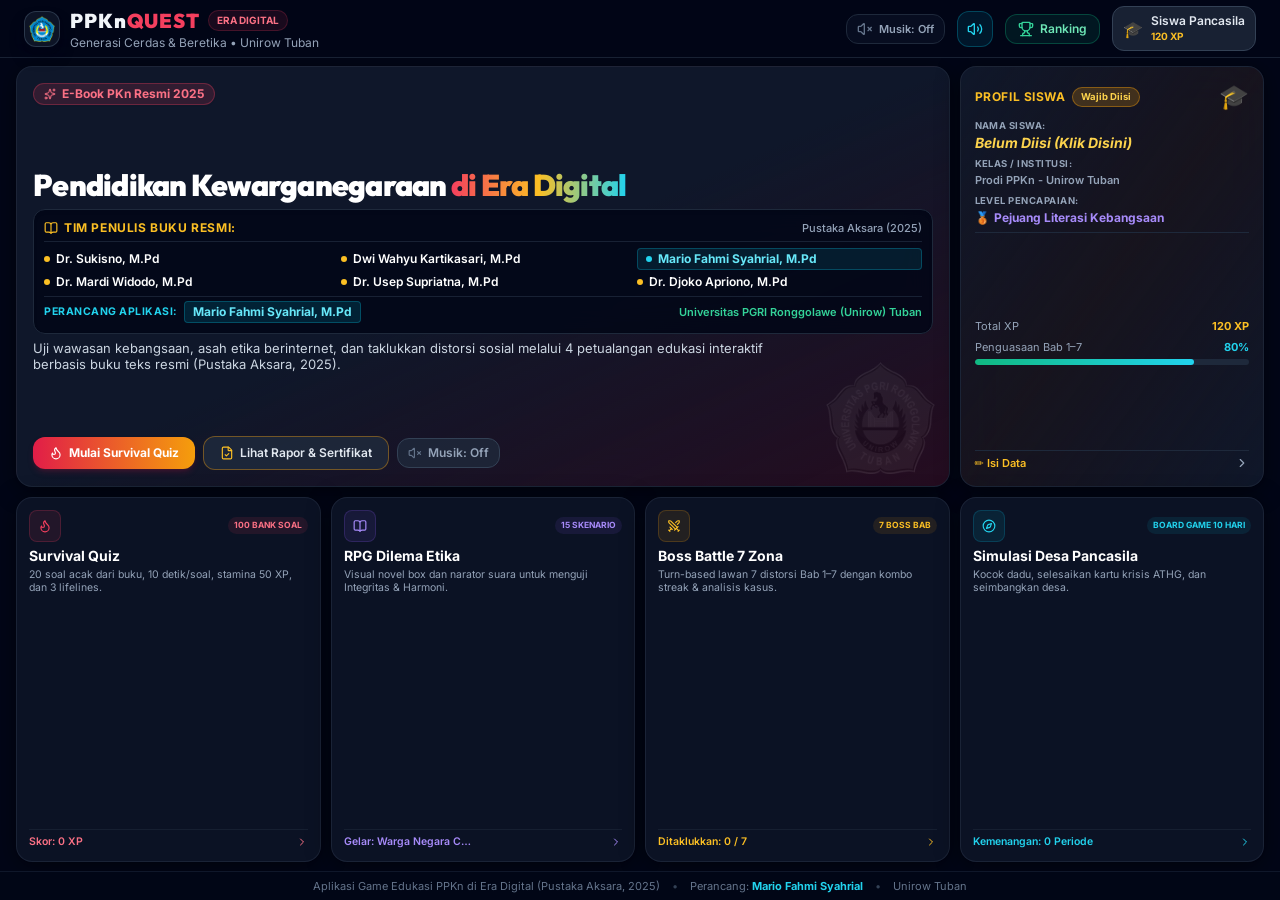
==== commit abd45abc: "Add files via upload" ====
--- a/docs/index.html
+++ b/docs/index.html
@@ -9,8 +9,8 @@
     <link rel="preconnect" href="https://fonts.googleapis.com">
     <link rel="preconnect" href="https://fonts.gstatic.com" crossorigin>
     <link href="https://fonts.googleapis.com/css2?family=Inter:wght@300;400;500;600;700;800&family=Outfit:wght@400;500;600;700;800;900&display=swap" rel="stylesheet">
-    <script type="module" crossorigin src="./assets/index-DOwNWSyP.js"></script>
-    <link rel="stylesheet" crossorigin href="./assets/index-DBwuWJfn.css">
+    <script type="module" crossorigin src="./assets/index-B-1Yn_UM.js"></script>
+    <link rel="stylesheet" crossorigin href="./assets/index-yq47PuUU.css">
   </head>
   <body class="bg-slate-950 text-slate-100 min-h-screen selection:bg-rose-500 selection:text-white font-sans antialiased">
     <div id="root"></div>
--- a/docs/assets/index-yq47PuUU.css
+++ b/docs/assets/index-yq47PuUU.css
@@ -0,0 +1 @@
+*,:before,:after{--tw-border-spacing-x: 0;--tw-border-spacing-y: 0;--tw-translate-x: 0;--tw-translate-y: 0;--tw-rotate: 0;--tw-skew-x: 0;--tw-skew-y: 0;--tw-scale-x: 1;--tw-scale-y: 1;--tw-pan-x: ;--tw-pan-y: ;--tw-pinch-zoom: ;--tw-scroll-snap-strictness: proximity;--tw-gradient-from-position: ;--tw-gradient-via-position: ;--tw-gradient-to-position: ;--tw-ordinal: ;--tw-slashed-zero: ;--tw-numeric-figure: ;--tw-numeric-spacing: ;--tw-numeric-fraction: ;--tw-ring-inset: ;--tw-ring-offset-width: 0px;--tw-ring-offset-color: #fff;--tw-ring-color: rgb(59 130 246 / .5);--tw-ring-offset-shadow: 0 0 #0000;--tw-ring-shadow: 0 0 #0000;--tw-shadow: 0 0 #0000;--tw-shadow-colored: 0 0 #0000;--tw-blur: ;--tw-brightness: ;--tw-contrast: ;--tw-grayscale: ;--tw-hue-rotate: ;--tw-invert: ;--tw-saturate: ;--tw-sepia: ;--tw-drop-shadow: ;--tw-backdrop-blur: ;--tw-backdrop-brightness: ;--tw-backdrop-contrast: ;--tw-backdrop-grayscale: ;--tw-backdrop-hue-rotate: ;--tw-backdrop-invert: ;--tw-backdrop-opacity: ;--tw-backdrop-saturate: ;--tw-backdrop-sepia: ;--tw-contain-size: ;--tw-contain-layout: ;--tw-contain-paint: ;--tw-contain-style: }::backdrop{--tw-border-spacing-x: 0;--tw-border-spacing-y: 0;--tw-translate-x: 0;--tw-translate-y: 0;--tw-rotate: 0;--tw-skew-x: 0;--tw-skew-y: 0;--tw-scale-x: 1;--tw-scale-y: 1;--tw-pan-x: ;--tw-pan-y: ;--tw-pinch-zoom: ;--tw-scroll-snap-strictness: proximity;--tw-gradient-from-position: ;--tw-gradient-via-position: ;--tw-gradient-to-position: ;--tw-ordinal: ;--tw-slashed-zero: ;--tw-numeric-figure: ;--tw-numeric-spacing: ;--tw-numeric-fraction: ;--tw-ring-inset: ;--tw-ring-offset-width: 0px;--tw-ring-offset-color: #fff;--tw-ring-color: rgb(59 130 246 / .5);--tw-ring-offset-shadow: 0 0 #0000;--tw-ring-shadow: 0 0 #0000;--tw-shadow: 0 0 #0000;--tw-shadow-colored: 0 0 #0000;--tw-blur: ;--tw-brightness: ;--tw-contrast: ;--tw-grayscale: ;--tw-hue-rotate: ;--tw-invert: ;--tw-saturate: ;--tw-sepia: ;--tw-drop-shadow: ;--tw-backdrop-blur: ;--tw-backdrop-brightness: ;--tw-backdrop-contrast: ;--tw-backdrop-grayscale: ;--tw-backdrop-hue-rotate: ;--tw-backdrop-invert: ;--tw-backdrop-opacity: ;--tw-backdrop-saturate: ;--tw-backdrop-sepia: ;--tw-contain-size: ;--tw-contain-layout: ;--tw-contain-paint: ;--tw-contain-style: }*,:before,:after{box-sizing:border-box;border-width:0;border-style:solid;border-color:#e5e7eb}:before,:after{--tw-content: ""}html,:host{line-height:1.5;-webkit-text-size-adjust:100%;-moz-tab-size:4;-o-tab-size:4;tab-size:4;font-family:Inter,system-ui,-apple-system,BlinkMacSystemFont,Segoe UI,Roboto,sans-serif;font-feature-settings:normal;font-variation-settings:normal;-webkit-tap-highlight-color:transparent}body{margin:0;line-height:inherit}hr{height:0;color:inherit;border-top-width:1px}abbr:where([title]){-webkit-text-decoration:underline dotted;text-decoration:underline dotted}h1,h2,h3,h4,h5,h6{font-size:inherit;font-weight:inherit}a{color:inherit;text-decoration:inherit}b,strong{font-weight:bolder}code,kbd,samp,pre{font-family:ui-monospace,SFMono-Regular,Menlo,Monaco,Consolas,Liberation Mono,Courier New,monospace;font-feature-settings:normal;font-variation-settings:normal;font-size:1em}small{font-size:80%}sub,sup{font-size:75%;line-height:0;position:relative;vertical-align:baseline}sub{bottom:-.25em}sup{top:-.5em}table{text-indent:0;border-color:inherit;border-collapse:collapse}button,input,optgroup,select,textarea{font-family:inherit;font-feature-settings:inherit;font-variation-settings:inherit;font-size:100%;font-weight:inherit;line-height:inherit;letter-spacing:inherit;color:inherit;margin:0;padding:0}button,select{text-transform:none}button,input:where([type=button]),input:where([type=reset]),input:where([type=submit]){-webkit-appearance:button;background-color:transparent;background-image:none}:-moz-focusring{outline:auto}:-moz-ui-invalid{box-shadow:none}progress{vertical-align:baseline}::-webkit-inner-spin-button,::-webkit-outer-spin-button{height:auto}[type=search]{-webkit-appearance:textfield;outline-offset:-2px}::-webkit-search-decoration{-webkit-appearance:none}::-webkit-file-upload-button{-webkit-appearance:button;font:inherit}summary{display:list-item}blockquote,dl,dd,h1,h2,h3,h4,h5,h6,hr,figure,p,pre{margin:0}fieldset{margin:0;padding:0}legend{padding:0}ol,ul,menu{list-style:none;margin:0;padding:0}dialog{padding:0}textarea{resize:vertical}input::-moz-placeholder,textarea::-moz-placeholder{opacity:1;color:#9ca3af}input::placeholder,textarea::placeholder{opacity:1;color:#9ca3af}button,[role=button]{cursor:pointer}:disabled{cursor:default}img,svg,video,canvas,audio,iframe,embed,object{display:block;vertical-align:middle}img,video{max-width:100%;height:auto}[hidden]:where(:not([hidden=until-found])){display:none}body{--tw-bg-opacity: 1;background-color:rgb(2 6 23 / var(--tw-bg-opacity, 1));font-family:Inter,system-ui,-apple-system,BlinkMacSystemFont,Segoe UI,Roboto,sans-serif;--tw-text-opacity: 1;color:rgb(241 245 249 / var(--tw-text-opacity, 1));-webkit-font-smoothing:antialiased;-moz-osx-font-smoothing:grayscale}body *::-moz-selection{--tw-bg-opacity: 1;background-color:rgb(244 63 94 / var(--tw-bg-opacity, 1));--tw-text-opacity: 1;color:rgb(255 255 255 / var(--tw-text-opacity, 1))}body *::selection{--tw-bg-opacity: 1;background-color:rgb(244 63 94 / var(--tw-bg-opacity, 1));--tw-text-opacity: 1;color:rgb(255 255 255 / var(--tw-text-opacity, 1))}body::-moz-selection{--tw-bg-opacity: 1;background-color:rgb(244 63 94 / var(--tw-bg-opacity, 1));--tw-text-opacity: 1;color:rgb(255 255 255 / var(--tw-text-opacity, 1))}body::selection{--tw-bg-opacity: 1;background-color:rgb(244 63 94 / var(--tw-bg-opacity, 1));--tw-text-opacity: 1;color:rgb(255 255 255 / var(--tw-text-opacity, 1))}body{background-color:#020617;background-image:radial-gradient(at 90% 10%,rgba(225,29,72,.06) 0px,transparent 45%),radial-gradient(at 10% 90%,rgba(14,165,233,.05) 0px,transparent 50%),radial-gradient(at 50% 30%,rgba(15,23,42,.7) 0px,transparent 80%);background-attachment:fixed}.pointer-events-none{pointer-events:none}.fixed{position:fixed}.absolute{position:absolute}.relative{position:relative}.sticky{position:sticky}.inset-0{top:0;right:0;bottom:0;left:0}.-right-1{right:-.25rem}.-top-1{top:-.25rem}.bottom-3{bottom:.75rem}.left-0{left:0}.right-0{right:0}.right-3{right:.75rem}.top-0{top:0}.z-10{z-index:10}.z-40{z-index:40}.z-50{z-index:50}.mx-auto{margin-left:auto;margin-right:auto}.my-1{margin-top:.25rem;margin-bottom:.25rem}.mb-0\.5{margin-bottom:.125rem}.mb-1{margin-bottom:.25rem}.mb-1\.5{margin-bottom:.375rem}.mb-2{margin-bottom:.5rem}.mb-2\.5{margin-bottom:.625rem}.mb-3{margin-bottom:.75rem}.mb-4{margin-bottom:1rem}.mb-5{margin-bottom:1.25rem}.mb-6{margin-bottom:1.5rem}.ml-1{margin-left:.25rem}.ml-auto{margin-left:auto}.mr-1{margin-right:.25rem}.mt-0\.5{margin-top:.125rem}.mt-1{margin-top:.25rem}.mt-1\.5{margin-top:.375rem}.mt-12{margin-top:3rem}.mt-2{margin-top:.5rem}.mt-3{margin-top:.75rem}.mt-4{margin-top:1rem}.mt-6{margin-top:1.5rem}.line-clamp-2{overflow:hidden;display:-webkit-box;-webkit-box-orient:vertical;-webkit-line-clamp:2}.block{display:block}.flex{display:flex}.inline-flex{display:inline-flex}.grid{display:grid}.hidden{display:none}.h-1{height:.25rem}.h-1\.5{height:.375rem}.h-10{height:2.5rem}.h-12{height:3rem}.h-16{height:4rem}.h-2{height:.5rem}.h-20{height:5rem}.h-24{height:6rem}.h-3{height:.75rem}.h-3\.5{height:.875rem}.h-4{height:1rem}.h-5{height:1.25rem}.h-6{height:1.5rem}.h-7{height:1.75rem}.h-8{height:2rem}.h-9{height:2.25rem}.h-full{height:100%}.h-screen{height:100vh}.max-h-28{max-height:7rem}.max-h-\[90vh\]{max-height:90vh}.max-h-\[92vh\]{max-height:92vh}.max-h-screen{max-height:100vh}.min-h-0{min-height:0px}.min-h-screen{min-height:100vh}.w-1\.5{width:.375rem}.w-10{width:2.5rem}.w-12{width:3rem}.w-16{width:4rem}.w-20{width:5rem}.w-24{width:6rem}.w-3{width:.75rem}.w-3\.5{width:.875rem}.w-4{width:1rem}.w-5{width:1.25rem}.w-6{width:1.5rem}.w-60{width:15rem}.w-7{width:1.75rem}.w-8{width:2rem}.w-9{width:2.25rem}.w-full{width:100%}.min-w-0{min-width:0px}.max-w-2xl{max-width:42rem}.max-w-3xl{max-width:48rem}.max-w-4xl{max-width:56rem}.max-w-5xl{max-width:64rem}.max-w-6xl{max-width:72rem}.max-w-7xl{max-width:80rem}.max-w-\[100px\]{max-width:100px}.max-w-\[120px\]{max-width:120px}.max-w-\[130px\]{max-width:130px}.max-w-md{max-width:28rem}.max-w-sm{max-width:24rem}.max-w-xl{max-width:36rem}.max-w-xs{max-width:20rem}.flex-1{flex:1 1 0%}.shrink-0{flex-shrink:0}.rotate-1{--tw-rotate: 1deg;transform:translate(var(--tw-translate-x),var(--tw-translate-y)) rotate(var(--tw-rotate)) skew(var(--tw-skew-x)) skewY(var(--tw-skew-y)) scaleX(var(--tw-scale-x)) scaleY(var(--tw-scale-y))}.scale-105{--tw-scale-x: 1.05;--tw-scale-y: 1.05;transform:translate(var(--tw-translate-x),var(--tw-translate-y)) rotate(var(--tw-rotate)) skew(var(--tw-skew-x)) skewY(var(--tw-skew-y)) scaleX(var(--tw-scale-x)) scaleY(var(--tw-scale-y))}.scale-110{--tw-scale-x: 1.1;--tw-scale-y: 1.1;transform:translate(var(--tw-translate-x),var(--tw-translate-y)) rotate(var(--tw-rotate)) skew(var(--tw-skew-x)) skewY(var(--tw-skew-y)) scaleX(var(--tw-scale-x)) scaleY(var(--tw-scale-y))}.scale-\[1\.03\]{--tw-scale-x: 1.03;--tw-scale-y: 1.03;transform:translate(var(--tw-translate-x),var(--tw-translate-y)) rotate(var(--tw-rotate)) skew(var(--tw-skew-x)) skewY(var(--tw-skew-y)) scaleX(var(--tw-scale-x)) scaleY(var(--tw-scale-y))}.animate-bounce{animation:bounce 1s infinite}@keyframes bounce{0%,to{transform:translateY(-25%);animation-timing-function:cubic-bezier(.8,0,1,1)}50%{transform:none;animation-timing-function:cubic-bezier(0,0,.2,1)}}.animate-bounce-gentle{animation:bounce 2s infinite}@keyframes pulse{50%{opacity:.5}}.animate-pulse{animation:pulse 2s cubic-bezier(.4,0,.6,1) infinite}@keyframes spin{to{transform:rotate(360deg)}}.animate-spin{animation:spin 1s linear infinite}.cursor-not-allowed{cursor:not-allowed}.cursor-pointer{cursor:pointer}.select-none{-webkit-user-select:none;-moz-user-select:none;user-select:none}.grid-cols-1{grid-template-columns:repeat(1,minmax(0,1fr))}.grid-cols-2{grid-template-columns:repeat(2,minmax(0,1fr))}.grid-cols-3{grid-template-columns:repeat(3,minmax(0,1fr))}.grid-cols-4{grid-template-columns:repeat(4,minmax(0,1fr))}.flex-col{flex-direction:column}.flex-col-reverse{flex-direction:column-reverse}.flex-wrap{flex-wrap:wrap}.items-start{align-items:flex-start}.items-center{align-items:center}.items-stretch{align-items:stretch}.justify-end{justify-content:flex-end}.justify-center{justify-content:center}.justify-between{justify-content:space-between}.gap-0\.5{gap:.125rem}.gap-1{gap:.25rem}.gap-1\.5{gap:.375rem}.gap-2{gap:.5rem}.gap-2\.5{gap:.625rem}.gap-3{gap:.75rem}.gap-4{gap:1rem}.gap-6{gap:1.5rem}.gap-x-3{-moz-column-gap:.75rem;column-gap:.75rem}.gap-y-0\.5{row-gap:.125rem}.gap-y-1{row-gap:.25rem}.space-y-0\.5>:not([hidden])~:not([hidden]){--tw-space-y-reverse: 0;margin-top:calc(.125rem * calc(1 - var(--tw-space-y-reverse)));margin-bottom:calc(.125rem * var(--tw-space-y-reverse))}.space-y-1>:not([hidden])~:not([hidden]){--tw-space-y-reverse: 0;margin-top:calc(.25rem * calc(1 - var(--tw-space-y-reverse)));margin-bottom:calc(.25rem * var(--tw-space-y-reverse))}.space-y-1\.5>:not([hidden])~:not([hidden]){--tw-space-y-reverse: 0;margin-top:calc(.375rem * calc(1 - var(--tw-space-y-reverse)));margin-bottom:calc(.375rem * var(--tw-space-y-reverse))}.space-y-2>:not([hidden])~:not([hidden]){--tw-space-y-reverse: 0;margin-top:calc(.5rem * calc(1 - var(--tw-space-y-reverse)));margin-bottom:calc(.5rem * var(--tw-space-y-reverse))}.space-y-2\.5>:not([hidden])~:not([hidden]){--tw-space-y-reverse: 0;margin-top:calc(.625rem * calc(1 - var(--tw-space-y-reverse)));margin-bottom:calc(.625rem * var(--tw-space-y-reverse))}.space-y-3>:not([hidden])~:not([hidden]){--tw-space-y-reverse: 0;margin-top:calc(.75rem * calc(1 - var(--tw-space-y-reverse)));margin-bottom:calc(.75rem * var(--tw-space-y-reverse))}.space-y-4>:not([hidden])~:not([hidden]){--tw-space-y-reverse: 0;margin-top:calc(1rem * calc(1 - var(--tw-space-y-reverse)));margin-bottom:calc(1rem * var(--tw-space-y-reverse))}.space-y-5>:not([hidden])~:not([hidden]){--tw-space-y-reverse: 0;margin-top:calc(1.25rem * calc(1 - var(--tw-space-y-reverse)));margin-bottom:calc(1.25rem * var(--tw-space-y-reverse))}.space-y-6>:not([hidden])~:not([hidden]){--tw-space-y-reverse: 0;margin-top:calc(1.5rem * calc(1 - var(--tw-space-y-reverse)));margin-bottom:calc(1.5rem * var(--tw-space-y-reverse))}.overflow-hidden{overflow:hidden}.overflow-y-auto{overflow-y:auto}.truncate{overflow:hidden;text-overflow:ellipsis;white-space:nowrap}.rounded{border-radius:.25rem}.rounded-2xl{border-radius:1rem}.rounded-3xl{border-radius:1.5rem}.rounded-full{border-radius:9999px}.rounded-lg{border-radius:.5rem}.rounded-md{border-radius:.375rem}.rounded-xl{border-radius:.75rem}.rounded-t-2xl{border-top-left-radius:1rem;border-top-right-radius:1rem}.border{border-width:1px}.border-b{border-bottom-width:1px}.border-l{border-left-width:1px}.border-t{border-top-width:1px}.border-dashed{border-style:dashed}.border-amber-400{--tw-border-opacity: 1;border-color:rgb(251 191 36 / var(--tw-border-opacity, 1))}.border-amber-500{--tw-border-opacity: 1;border-color:rgb(245 158 11 / var(--tw-border-opacity, 1))}.border-amber-500\/20{border-color:#f59e0b33}.border-amber-500\/30{border-color:#f59e0b4d}.border-amber-500\/40{border-color:#f59e0b66}.border-amber-500\/50{border-color:#f59e0b80}.border-amber-500\/60{border-color:#f59e0b99}.border-blue-500\/60{border-color:#3b82f699}.border-cyan-400{--tw-border-opacity: 1;border-color:rgb(34 211 238 / var(--tw-border-opacity, 1))}.border-cyan-500{--tw-border-opacity: 1;border-color:rgb(6 182 212 / var(--tw-border-opacity, 1))}.border-cyan-500\/20{border-color:#06b6d433}.border-cyan-500\/30{border-color:#06b6d44d}.border-cyan-500\/40{border-color:#06b6d466}.border-cyan-500\/50{border-color:#06b6d480}.border-cyan-500\/60{border-color:#06b6d499}.border-emerald-500{--tw-border-opacity: 1;border-color:rgb(16 185 129 / var(--tw-border-opacity, 1))}.border-emerald-500\/20{border-color:#10b98133}.border-emerald-500\/25{border-color:#10b98140}.border-emerald-500\/30{border-color:#10b9814d}.border-emerald-500\/40{border-color:#10b98166}.border-emerald-500\/50{border-color:#10b98180}.border-emerald-500\/60{border-color:#10b98199}.border-indigo-500\/30{border-color:#6366f14d}.border-indigo-500\/40{border-color:#6366f166}.border-rose-500{--tw-border-opacity: 1;border-color:rgb(244 63 94 / var(--tw-border-opacity, 1))}.border-rose-500\/20{border-color:#f43f5e33}.border-rose-500\/30{border-color:#f43f5e4d}.border-rose-500\/40{border-color:#f43f5e66}.border-rose-500\/50{border-color:#f43f5e80}.border-rose-500\/60{border-color:#f43f5e99}.border-slate-500\/60{border-color:#64748b99}.border-slate-600\/40{border-color:#47556966}.border-slate-700{--tw-border-opacity: 1;border-color:rgb(51 65 85 / var(--tw-border-opacity, 1))}.border-slate-700\/80{border-color:#334155cc}.border-slate-800{--tw-border-opacity: 1;border-color:rgb(30 41 59 / var(--tw-border-opacity, 1))}.border-slate-800\/40{border-color:#1e293b66}.border-slate-800\/60{border-color:#1e293b99}.border-slate-800\/80{border-color:#1e293bcc}.border-slate-900{--tw-border-opacity: 1;border-color:rgb(15 23 42 / var(--tw-border-opacity, 1))}.border-violet-500{--tw-border-opacity: 1;border-color:rgb(139 92 246 / var(--tw-border-opacity, 1))}.border-violet-500\/20{border-color:#8b5cf633}.border-violet-500\/30{border-color:#8b5cf64d}.border-violet-500\/40{border-color:#8b5cf666}.border-violet-500\/50{border-color:#8b5cf680}.bg-amber-400{--tw-bg-opacity: 1;background-color:rgb(251 191 36 / var(--tw-bg-opacity, 1))}.bg-amber-500{--tw-bg-opacity: 1;background-color:rgb(245 158 11 / var(--tw-bg-opacity, 1))}.bg-amber-500\/10{background-color:#f59e0b1a}.bg-amber-500\/20{background-color:#f59e0b33}.bg-amber-950\/60{background-color:#451a0399}.bg-blue-500\/10{background-color:#3b82f61a}.bg-cyan-400{--tw-bg-opacity: 1;background-color:rgb(34 211 238 / var(--tw-bg-opacity, 1))}.bg-cyan-500{--tw-bg-opacity: 1;background-color:rgb(6 182 212 / var(--tw-bg-opacity, 1))}.bg-cyan-500\/10{background-color:#06b6d41a}.bg-cyan-500\/15{background-color:#06b6d426}.bg-cyan-500\/20{background-color:#06b6d433}.bg-cyan-900\/60{background-color:#164e6399}.bg-cyan-950\/50{background-color:#08334480}.bg-cyan-950\/60{background-color:#08334499}.bg-cyan-950\/70{background-color:#083344b3}.bg-emerald-500{--tw-bg-opacity: 1;background-color:rgb(16 185 129 / var(--tw-bg-opacity, 1))}.bg-emerald-500\/10{background-color:#10b9811a}.bg-emerald-500\/20{background-color:#10b98133}.bg-emerald-950\/30{background-color:#022c224d}.bg-emerald-950\/40{background-color:#022c2266}.bg-emerald-950\/60{background-color:#022c2299}.bg-indigo-500\/10{background-color:#6366f11a}.bg-rose-500{--tw-bg-opacity: 1;background-color:rgb(244 63 94 / var(--tw-bg-opacity, 1))}.bg-rose-500\/10{background-color:#f43f5e1a}.bg-rose-500\/15{background-color:#f43f5e26}.bg-rose-500\/20{background-color:#f43f5e33}.bg-rose-900\/60{background-color:#88133799}.bg-rose-950\/40{background-color:#4c051966}.bg-rose-950\/60{background-color:#4c051999}.bg-slate-500\/10{background-color:#64748b1a}.bg-slate-800{--tw-bg-opacity: 1;background-color:rgb(30 41 59 / var(--tw-bg-opacity, 1))}.bg-slate-800\/70{background-color:#1e293bb3}.bg-slate-800\/80{background-color:#1e293bcc}.bg-slate-800\/90{background-color:#1e293be6}.bg-slate-900{--tw-bg-opacity: 1;background-color:rgb(15 23 42 / var(--tw-bg-opacity, 1))}.bg-slate-900\/20{background-color:#0f172a33}.bg-slate-900\/30{background-color:#0f172a4d}.bg-slate-900\/40{background-color:#0f172a66}.bg-slate-900\/50{background-color:#0f172a80}.bg-slate-900\/60{background-color:#0f172a99}.bg-slate-900\/70{background-color:#0f172ab3}.bg-slate-900\/80{background-color:#0f172acc}.bg-slate-900\/90{background-color:#0f172ae6}.bg-slate-950{--tw-bg-opacity: 1;background-color:rgb(2 6 23 / var(--tw-bg-opacity, 1))}.bg-slate-950\/40{background-color:#02061766}.bg-slate-950\/60{background-color:#02061799}.bg-slate-950\/80{background-color:#020617cc}.bg-slate-950\/85{background-color:#020617d9}.bg-slate-950\/90{background-color:#020617e6}.bg-violet-500\/10{background-color:#8b5cf61a}.bg-violet-500\/15{background-color:#8b5cf626}.bg-violet-500\/20{background-color:#8b5cf633}.bg-gradient-to-b{background-image:linear-gradient(to bottom,var(--tw-gradient-stops))}.bg-gradient-to-br{background-image:linear-gradient(to bottom right,var(--tw-gradient-stops))}.bg-gradient-to-r{background-image:linear-gradient(to right,var(--tw-gradient-stops))}.from-amber-500{--tw-gradient-from: #f59e0b var(--tw-gradient-from-position);--tw-gradient-to: rgb(245 158 11 / 0) var(--tw-gradient-to-position);--tw-gradient-stops: var(--tw-gradient-from), var(--tw-gradient-to)}.from-amber-500\/15{--tw-gradient-from: rgb(245 158 11 / .15) var(--tw-gradient-from-position);--tw-gradient-to: rgb(245 158 11 / 0) var(--tw-gradient-to-position);--tw-gradient-stops: var(--tw-gradient-from), var(--tw-gradient-to)}.from-amber-500\/20{--tw-gradient-from: rgb(245 158 11 / .2) var(--tw-gradient-from-position);--tw-gradient-to: rgb(245 158 11 / 0) var(--tw-gradient-to-position);--tw-gradient-stops: var(--tw-gradient-from), var(--tw-gradient-to)}.from-amber-600{--tw-gradient-from: #d97706 var(--tw-gradient-from-position);--tw-gradient-to: rgb(217 119 6 / 0) var(--tw-gradient-to-position);--tw-gradient-stops: var(--tw-gradient-from), var(--tw-gradient-to)}.from-cyan-500\/15{--tw-gradient-from: rgb(6 182 212 / .15) var(--tw-gradient-from-position);--tw-gradient-to: rgb(6 182 212 / 0) var(--tw-gradient-to-position);--tw-gradient-stops: var(--tw-gradient-from), var(--tw-gradient-to)}.from-cyan-500\/20{--tw-gradient-from: rgb(6 182 212 / .2) var(--tw-gradient-from-position);--tw-gradient-to: rgb(6 182 212 / 0) var(--tw-gradient-to-position);--tw-gradient-stops: var(--tw-gradient-from), var(--tw-gradient-to)}.from-cyan-600{--tw-gradient-from: #0891b2 var(--tw-gradient-from-position);--tw-gradient-to: rgb(8 145 178 / 0) var(--tw-gradient-to-position);--tw-gradient-stops: var(--tw-gradient-from), var(--tw-gradient-to)}.from-emerald-500{--tw-gradient-from: #10b981 var(--tw-gradient-from-position);--tw-gradient-to: rgb(16 185 129 / 0) var(--tw-gradient-to-position);--tw-gradient-stops: var(--tw-gradient-from), var(--tw-gradient-to)}.from-emerald-500\/15{--tw-gradient-from: rgb(16 185 129 / .15) var(--tw-gradient-from-position);--tw-gradient-to: rgb(16 185 129 / 0) var(--tw-gradient-to-position);--tw-gradient-stops: var(--tw-gradient-from), var(--tw-gradient-to)}.from-emerald-500\/20{--tw-gradient-from: rgb(16 185 129 / .2) var(--tw-gradient-from-position);--tw-gradient-to: rgb(16 185 129 / 0) var(--tw-gradient-to-position);--tw-gradient-stops: var(--tw-gradient-from), var(--tw-gradient-to)}.from-emerald-600{--tw-gradient-from: #059669 var(--tw-gradient-from-position);--tw-gradient-to: rgb(5 150 105 / 0) var(--tw-gradient-to-position);--tw-gradient-stops: var(--tw-gradient-from), var(--tw-gradient-to)}.from-indigo-600{--tw-gradient-from: #4f46e5 var(--tw-gradient-from-position);--tw-gradient-to: rgb(79 70 229 / 0) var(--tw-gradient-to-position);--tw-gradient-stops: var(--tw-gradient-from), var(--tw-gradient-to)}.from-rose-500{--tw-gradient-from: #f43f5e var(--tw-gradient-from-position);--tw-gradient-to: rgb(244 63 94 / 0) var(--tw-gradient-to-position);--tw-gradient-stops: var(--tw-gradient-from), var(--tw-gradient-to)}.from-rose-500\/15{--tw-gradient-from: rgb(244 63 94 / .15) var(--tw-gradient-from-position);--tw-gradient-to: rgb(244 63 94 / 0) var(--tw-gradient-to-position);--tw-gradient-stops: var(--tw-gradient-from), var(--tw-gradient-to)}.from-rose-500\/20{--tw-gradient-from: rgb(244 63 94 / .2) var(--tw-gradient-from-position);--tw-gradient-to: rgb(244 63 94 / 0) var(--tw-gradient-to-position);--tw-gradient-stops: var(--tw-gradient-from), var(--tw-gradient-to)}.from-rose-600{--tw-gradient-from: #e11d48 var(--tw-gradient-from-position);--tw-gradient-to: rgb(225 29 72 / 0) var(--tw-gradient-to-position);--tw-gradient-stops: var(--tw-gradient-from), var(--tw-gradient-to)}.from-slate-700\/20{--tw-gradient-from: rgb(51 65 85 / .2) var(--tw-gradient-from-position);--tw-gradient-to: rgb(51 65 85 / 0) var(--tw-gradient-to-position);--tw-gradient-stops: var(--tw-gradient-from), var(--tw-gradient-to)}.from-slate-900{--tw-gradient-from: #0f172a var(--tw-gradient-from-position);--tw-gradient-to: rgb(15 23 42 / 0) var(--tw-gradient-to-position);--tw-gradient-stops: var(--tw-gradient-from), var(--tw-gradient-to)}.from-slate-950{--tw-gradient-from: #020617 var(--tw-gradient-from-position);--tw-gradient-to: rgb(2 6 23 / 0) var(--tw-gradient-to-position);--tw-gradient-stops: var(--tw-gradient-from), var(--tw-gradient-to)}.from-violet-500\/20{--tw-gradient-from: rgb(139 92 246 / .2) var(--tw-gradient-from-position);--tw-gradient-to: rgb(139 92 246 / 0) var(--tw-gradient-to-position);--tw-gradient-stops: var(--tw-gradient-from), var(--tw-gradient-to)}.from-violet-600{--tw-gradient-from: #7c3aed var(--tw-gradient-from-position);--tw-gradient-to: rgb(124 58 237 / 0) var(--tw-gradient-to-position);--tw-gradient-stops: var(--tw-gradient-from), var(--tw-gradient-to)}.via-amber-400{--tw-gradient-to: rgb(251 191 36 / 0) var(--tw-gradient-to-position);--tw-gradient-stops: var(--tw-gradient-from), #fbbf24 var(--tw-gradient-via-position), var(--tw-gradient-to)}.via-amber-950\/20{--tw-gradient-to: rgb(69 26 3 / 0) var(--tw-gradient-to-position);--tw-gradient-stops: var(--tw-gradient-from), rgb(69 26 3 / .2) var(--tw-gradient-via-position), var(--tw-gradient-to)}.via-blue-500\/10{--tw-gradient-to: rgb(59 130 246 / 0) var(--tw-gradient-to-position);--tw-gradient-stops: var(--tw-gradient-from), rgb(59 130 246 / .1) var(--tw-gradient-via-position), var(--tw-gradient-to)}.via-emerald-900\/10{--tw-gradient-to: rgb(6 78 59 / 0) var(--tw-gradient-to-position);--tw-gradient-stops: var(--tw-gradient-from), rgb(6 78 59 / .1) var(--tw-gradient-via-position), var(--tw-gradient-to)}.via-purple-900\/10{--tw-gradient-to: rgb(88 28 135 / 0) var(--tw-gradient-to-position);--tw-gradient-stops: var(--tw-gradient-from), rgb(88 28 135 / .1) var(--tw-gradient-via-position), var(--tw-gradient-to)}.via-rose-500{--tw-gradient-to: rgb(244 63 94 / 0) var(--tw-gradient-to-position);--tw-gradient-stops: var(--tw-gradient-from), #f43f5e var(--tw-gradient-via-position), var(--tw-gradient-to)}.via-slate-800\/50{--tw-gradient-to: rgb(30 41 59 / 0) var(--tw-gradient-to-position);--tw-gradient-stops: var(--tw-gradient-from), rgb(30 41 59 / .5) var(--tw-gradient-via-position), var(--tw-gradient-to)}.via-slate-900{--tw-gradient-to: rgb(15 23 42 / 0) var(--tw-gradient-to-position);--tw-gradient-stops: var(--tw-gradient-from), #0f172a var(--tw-gradient-via-position), var(--tw-gradient-to)}.via-teal-500\/10{--tw-gradient-to: rgb(20 184 166 / 0) var(--tw-gradient-to-position);--tw-gradient-stops: var(--tw-gradient-from), rgb(20 184 166 / .1) var(--tw-gradient-via-position), var(--tw-gradient-to)}.via-yellow-400{--tw-gradient-to: rgb(250 204 21 / 0) var(--tw-gradient-to-position);--tw-gradient-stops: var(--tw-gradient-from), #facc15 var(--tw-gradient-via-position), var(--tw-gradient-to)}.via-yellow-500\/10{--tw-gradient-to: rgb(234 179 8 / 0) var(--tw-gradient-to-position);--tw-gradient-stops: var(--tw-gradient-from), rgb(234 179 8 / .1) var(--tw-gradient-via-position), var(--tw-gradient-to)}.to-amber-500{--tw-gradient-to: #f59e0b var(--tw-gradient-to-position)}.to-amber-600{--tw-gradient-to: #d97706 var(--tw-gradient-to-position)}.to-amber-950\/20{--tw-gradient-to: rgb(69 26 3 / .2) var(--tw-gradient-to-position)}.to-amber-950\/40{--tw-gradient-to: rgb(69 26 3 / .4) var(--tw-gradient-to-position)}.to-blue-500\/10{--tw-gradient-to: rgb(59 130 246 / .1) var(--tw-gradient-to-position)}.to-blue-600{--tw-gradient-to: #2563eb var(--tw-gradient-to-position)}.to-cyan-400{--tw-gradient-to: #22d3ee var(--tw-gradient-to-position)}.to-cyan-500{--tw-gradient-to: #06b6d4 var(--tw-gradient-to-position)}.to-cyan-600{--tw-gradient-to: #0891b2 var(--tw-gradient-to-position)}.to-cyan-950\/30{--tw-gradient-to: rgb(8 51 68 / .3) var(--tw-gradient-to-position)}.to-emerald-600{--tw-gradient-to: #059669 var(--tw-gradient-to-position)}.to-emerald-950\/20{--tw-gradient-to: rgb(2 44 34 / .2) var(--tw-gradient-to-position)}.to-emerald-950\/30{--tw-gradient-to: rgb(2 44 34 / .3) var(--tw-gradient-to-position)}.to-indigo-600{--tw-gradient-to: #4f46e5 var(--tw-gradient-to-position)}.to-purple-500\/10{--tw-gradient-to: rgb(168 85 247 / .1) var(--tw-gradient-to-position)}.to-red-500{--tw-gradient-to: #ef4444 var(--tw-gradient-to-position)}.to-rose-500\/20{--tw-gradient-to: rgb(244 63 94 / .2) var(--tw-gradient-to-position)}.to-rose-600{--tw-gradient-to: #e11d48 var(--tw-gradient-to-position)}.to-rose-950\/40{--tw-gradient-to: rgb(76 5 25 / .4) var(--tw-gradient-to-position)}.to-slate-800{--tw-gradient-to: #1e293b var(--tw-gradient-to-position)}.to-slate-800\/50{--tw-gradient-to: rgb(30 41 59 / .5) var(--tw-gradient-to-position)}.to-slate-900{--tw-gradient-to: #0f172a var(--tw-gradient-to-position)}.to-teal-500\/10{--tw-gradient-to: rgb(20 184 166 / .1) var(--tw-gradient-to-position)}.to-transparent{--tw-gradient-to: transparent var(--tw-gradient-to-position)}.to-violet-600{--tw-gradient-to: #7c3aed var(--tw-gradient-to-position)}.to-violet-950\/20{--tw-gradient-to: rgb(46 16 101 / .2) var(--tw-gradient-to-position)}.to-yellow-500\/10{--tw-gradient-to: rgb(234 179 8 / .1) var(--tw-gradient-to-position)}.to-yellow-600{--tw-gradient-to: #ca8a04 var(--tw-gradient-to-position)}.bg-clip-text{-webkit-background-clip:text;background-clip:text}.fill-emerald-500{fill:#10b981}.fill-rose-500{fill:#f43f5e}.object-contain{-o-object-fit:contain;object-fit:contain}.\!p-2\.5{padding:.625rem!important}.p-1{padding:.25rem}.p-2{padding:.5rem}.p-2\.5{padding:.625rem}.p-3{padding:.75rem}.p-3\.5{padding:.875rem}.p-4{padding:1rem}.p-5{padding:1.25rem}.p-6{padding:1.5rem}.p-8{padding:2rem}.px-1\.5{padding-left:.375rem;padding-right:.375rem}.px-2{padding-left:.5rem;padding-right:.5rem}.px-2\.5{padding-left:.625rem;padding-right:.625rem}.px-3{padding-left:.75rem;padding-right:.75rem}.px-3\.5{padding-left:.875rem;padding-right:.875rem}.px-4{padding-left:1rem;padding-right:1rem}.px-5{padding-left:1.25rem;padding-right:1.25rem}.px-6{padding-left:1.5rem;padding-right:1.5rem}.py-0\.5{padding-top:.125rem;padding-bottom:.125rem}.py-1{padding-top:.25rem;padding-bottom:.25rem}.py-1\.5{padding-top:.375rem;padding-bottom:.375rem}.py-10{padding-top:2.5rem;padding-bottom:2.5rem}.py-2{padding-top:.5rem;padding-bottom:.5rem}.py-2\.5{padding-top:.625rem;padding-bottom:.625rem}.py-3{padding-top:.75rem;padding-bottom:.75rem}.py-3\.5{padding-top:.875rem;padding-bottom:.875rem}.py-4{padding-top:1rem;padding-bottom:1rem}.py-6{padding-top:1.5rem;padding-bottom:1.5rem}.py-8{padding-top:2rem;padding-bottom:2rem}.pb-1{padding-bottom:.25rem}.pb-1\.5{padding-bottom:.375rem}.pb-2{padding-bottom:.5rem}.pb-2\.5{padding-bottom:.625rem}.pb-3{padding-bottom:.75rem}.pb-4{padding-bottom:1rem}.pt-0\.5{padding-top:.125rem}.pt-1{padding-top:.25rem}.pt-2{padding-top:.5rem}.pt-2\.5{padding-top:.625rem}.pt-3{padding-top:.75rem}.pt-4{padding-top:1rem}.text-left{text-align:left}.text-center{text-align:center}.text-right{text-align:right}.font-display{font-family:Outfit,Inter,sans-serif}.font-mono{font-family:ui-monospace,SFMono-Regular,Menlo,Monaco,Consolas,Liberation Mono,Courier New,monospace}.font-sans{font-family:Inter,system-ui,-apple-system,BlinkMacSystemFont,Segoe UI,Roboto,sans-serif}.text-2xl{font-size:1.5rem;line-height:2rem}.text-3xl{font-size:1.875rem;line-height:2.25rem}.text-4xl{font-size:2.25rem;line-height:2.5rem}.text-5xl{font-size:3rem;line-height:1}.text-\[10\.5px\]{font-size:10.5px}.text-\[10px\]{font-size:10px}.text-\[11px\]{font-size:11px}.text-\[8\.5px\]{font-size:8.5px}.text-\[8px\]{font-size:8px}.text-\[9\.5px\]{font-size:9.5px}.text-\[9px\]{font-size:9px}.text-base{font-size:1rem;line-height:1.5rem}.text-lg{font-size:1.125rem;line-height:1.75rem}.text-sm{font-size:.875rem;line-height:1.25rem}.text-xl{font-size:1.25rem;line-height:1.75rem}.text-xs{font-size:.75rem;line-height:1rem}.font-black{font-weight:900}.font-bold{font-weight:700}.font-extrabold{font-weight:800}.font-medium{font-weight:500}.font-normal{font-weight:400}.font-semibold{font-weight:600}.uppercase{text-transform:uppercase}.capitalize{text-transform:capitalize}.italic{font-style:italic}.leading-none{line-height:1}.leading-relaxed{line-height:1.625}.leading-snug{line-height:1.375}.leading-tight{line-height:1.25}.tracking-tight{letter-spacing:-.025em}.tracking-wider{letter-spacing:.05em}.tracking-widest{letter-spacing:.1em}.text-amber-200{--tw-text-opacity: 1;color:rgb(253 230 138 / var(--tw-text-opacity, 1))}.text-amber-300{--tw-text-opacity: 1;color:rgb(252 211 77 / var(--tw-text-opacity, 1))}.text-amber-400{--tw-text-opacity: 1;color:rgb(251 191 36 / var(--tw-text-opacity, 1))}.text-amber-400\/80{color:#fbbf24cc}.text-amber-500{--tw-text-opacity: 1;color:rgb(245 158 11 / var(--tw-text-opacity, 1))}.text-blue-300{--tw-text-opacity: 1;color:rgb(147 197 253 / var(--tw-text-opacity, 1))}.text-cyan-200{--tw-text-opacity: 1;color:rgb(165 243 252 / var(--tw-text-opacity, 1))}.text-cyan-300{--tw-text-opacity: 1;color:rgb(103 232 249 / var(--tw-text-opacity, 1))}.text-cyan-400{--tw-text-opacity: 1;color:rgb(34 211 238 / var(--tw-text-opacity, 1))}.text-emerald-300{--tw-text-opacity: 1;color:rgb(110 231 183 / var(--tw-text-opacity, 1))}.text-emerald-400{--tw-text-opacity: 1;color:rgb(52 211 153 / var(--tw-text-opacity, 1))}.text-emerald-500{--tw-text-opacity: 1;color:rgb(16 185 129 / var(--tw-text-opacity, 1))}.text-indigo-300{--tw-text-opacity: 1;color:rgb(165 180 252 / var(--tw-text-opacity, 1))}.text-indigo-400{--tw-text-opacity: 1;color:rgb(129 140 248 / var(--tw-text-opacity, 1))}.text-rose-300{--tw-text-opacity: 1;color:rgb(253 164 175 / var(--tw-text-opacity, 1))}.text-rose-400{--tw-text-opacity: 1;color:rgb(251 113 133 / var(--tw-text-opacity, 1))}.text-rose-500{--tw-text-opacity: 1;color:rgb(244 63 94 / var(--tw-text-opacity, 1))}.text-slate-100{--tw-text-opacity: 1;color:rgb(241 245 249 / var(--tw-text-opacity, 1))}.text-slate-200{--tw-text-opacity: 1;color:rgb(226 232 240 / var(--tw-text-opacity, 1))}.text-slate-300{--tw-text-opacity: 1;color:rgb(203 213 225 / var(--tw-text-opacity, 1))}.text-slate-400{--tw-text-opacity: 1;color:rgb(148 163 184 / var(--tw-text-opacity, 1))}.text-slate-500{--tw-text-opacity: 1;color:rgb(100 116 139 / var(--tw-text-opacity, 1))}.text-slate-600{--tw-text-opacity: 1;color:rgb(71 85 105 / var(--tw-text-opacity, 1))}.text-slate-700{--tw-text-opacity: 1;color:rgb(51 65 85 / var(--tw-text-opacity, 1))}.text-slate-900{--tw-text-opacity: 1;color:rgb(15 23 42 / var(--tw-text-opacity, 1))}.text-slate-950{--tw-text-opacity: 1;color:rgb(2 6 23 / var(--tw-text-opacity, 1))}.text-transparent{color:transparent}.text-violet-200{--tw-text-opacity: 1;color:rgb(221 214 254 / var(--tw-text-opacity, 1))}.text-violet-300{--tw-text-opacity: 1;color:rgb(196 181 253 / var(--tw-text-opacity, 1))}.text-violet-400{--tw-text-opacity: 1;color:rgb(167 139 250 / var(--tw-text-opacity, 1))}.text-white{--tw-text-opacity: 1;color:rgb(255 255 255 / var(--tw-text-opacity, 1))}.antialiased{-webkit-font-smoothing:antialiased;-moz-osx-font-smoothing:grayscale}.placeholder-slate-500::-moz-placeholder{--tw-placeholder-opacity: 1;color:rgb(100 116 139 / var(--tw-placeholder-opacity, 1))}.placeholder-slate-500::placeholder{--tw-placeholder-opacity: 1;color:rgb(100 116 139 / var(--tw-placeholder-opacity, 1))}.opacity-10{opacity:.1}.opacity-40{opacity:.4}.opacity-50{opacity:.5}.opacity-70{opacity:.7}.shadow-2xl{--tw-shadow: 0 25px 50px -12px rgb(0 0 0 / .25);--tw-shadow-colored: 0 25px 50px -12px var(--tw-shadow-color);box-shadow:var(--tw-ring-offset-shadow, 0 0 #0000),var(--tw-ring-shadow, 0 0 #0000),var(--tw-shadow)}.shadow-inner{--tw-shadow: inset 0 2px 4px 0 rgb(0 0 0 / .05);--tw-shadow-colored: inset 0 2px 4px 0 var(--tw-shadow-color);box-shadow:var(--tw-ring-offset-shadow, 0 0 #0000),var(--tw-ring-shadow, 0 0 #0000),var(--tw-shadow)}.shadow-lg{--tw-shadow: 0 10px 15px -3px rgb(0 0 0 / .1), 0 4px 6px -4px rgb(0 0 0 / .1);--tw-shadow-colored: 0 10px 15px -3px var(--tw-shadow-color), 0 4px 6px -4px var(--tw-shadow-color);box-shadow:var(--tw-ring-offset-shadow, 0 0 #0000),var(--tw-ring-shadow, 0 0 #0000),var(--tw-shadow)}.shadow-md{--tw-shadow: 0 4px 6px -1px rgb(0 0 0 / .1), 0 2px 4px -2px rgb(0 0 0 / .1);--tw-shadow-colored: 0 4px 6px -1px var(--tw-shadow-color), 0 2px 4px -2px var(--tw-shadow-color);box-shadow:var(--tw-ring-offset-shadow, 0 0 #0000),var(--tw-ring-shadow, 0 0 #0000),var(--tw-shadow)}.shadow-sm{--tw-shadow: 0 1px 2px 0 rgb(0 0 0 / .05);--tw-shadow-colored: 0 1px 2px 0 var(--tw-shadow-color);box-shadow:var(--tw-ring-offset-shadow, 0 0 #0000),var(--tw-ring-shadow, 0 0 #0000),var(--tw-shadow)}.shadow-xl{--tw-shadow: 0 20px 25px -5px rgb(0 0 0 / .1), 0 8px 10px -6px rgb(0 0 0 / .1);--tw-shadow-colored: 0 20px 25px -5px var(--tw-shadow-color), 0 8px 10px -6px var(--tw-shadow-color);box-shadow:var(--tw-ring-offset-shadow, 0 0 #0000),var(--tw-ring-shadow, 0 0 #0000),var(--tw-shadow)}.shadow-amber-900\/20{--tw-shadow-color: rgb(120 53 15 / .2);--tw-shadow: var(--tw-shadow-colored)}.shadow-amber-900\/30{--tw-shadow-color: rgb(120 53 15 / .3);--tw-shadow: var(--tw-shadow-colored)}.shadow-amber-900\/40{--tw-shadow-color: rgb(120 53 15 / .4);--tw-shadow: var(--tw-shadow-colored)}.shadow-amber-950\/50{--tw-shadow-color: rgb(69 26 3 / .5);--tw-shadow: var(--tw-shadow-colored)}.shadow-cyan-900\/30{--tw-shadow-color: rgb(22 78 99 / .3);--tw-shadow: var(--tw-shadow-colored)}.shadow-cyan-950\/40{--tw-shadow-color: rgb(8 51 68 / .4);--tw-shadow: var(--tw-shadow-colored)}.shadow-cyan-950\/50{--tw-shadow-color: rgb(8 51 68 / .5);--tw-shadow: var(--tw-shadow-colored)}.shadow-rose-900\/30{--tw-shadow-color: rgb(136 19 55 / .3);--tw-shadow: var(--tw-shadow-colored)}.shadow-rose-900\/40{--tw-shadow-color: rgb(136 19 55 / .4);--tw-shadow: var(--tw-shadow-colored)}.shadow-rose-950\/50{--tw-shadow-color: rgb(76 5 25 / .5);--tw-shadow: var(--tw-shadow-colored)}.shadow-slate-950\/50{--tw-shadow-color: rgb(2 6 23 / .5);--tw-shadow: var(--tw-shadow-colored)}.shadow-violet-900\/30{--tw-shadow-color: rgb(76 29 149 / .3);--tw-shadow: var(--tw-shadow-colored)}.shadow-violet-900\/40{--tw-shadow-color: rgb(76 29 149 / .4);--tw-shadow: var(--tw-shadow-colored)}.shadow-violet-950\/40{--tw-shadow-color: rgb(46 16 101 / .4);--tw-shadow: var(--tw-shadow-colored)}.ring{--tw-ring-offset-shadow: var(--tw-ring-inset) 0 0 0 var(--tw-ring-offset-width) var(--tw-ring-offset-color);--tw-ring-shadow: var(--tw-ring-inset) 0 0 0 calc(3px + var(--tw-ring-offset-width)) var(--tw-ring-color);box-shadow:var(--tw-ring-offset-shadow),var(--tw-ring-shadow),var(--tw-shadow, 0 0 #0000)}.ring-1{--tw-ring-offset-shadow: var(--tw-ring-inset) 0 0 0 var(--tw-ring-offset-width) var(--tw-ring-offset-color);--tw-ring-shadow: var(--tw-ring-inset) 0 0 0 calc(1px + var(--tw-ring-offset-width)) var(--tw-ring-color);box-shadow:var(--tw-ring-offset-shadow),var(--tw-ring-shadow),var(--tw-shadow, 0 0 #0000)}.ring-2{--tw-ring-offset-shadow: var(--tw-ring-inset) 0 0 0 var(--tw-ring-offset-width) var(--tw-ring-offset-color);--tw-ring-shadow: var(--tw-ring-inset) 0 0 0 calc(2px + var(--tw-ring-offset-width)) var(--tw-ring-color);box-shadow:var(--tw-ring-offset-shadow),var(--tw-ring-shadow),var(--tw-shadow, 0 0 #0000)}.ring-amber-400\/40{--tw-ring-color: rgb(251 191 36 / .4)}.ring-amber-500\/20{--tw-ring-color: rgb(245 158 11 / .2)}.ring-amber-500\/30{--tw-ring-color: rgb(245 158 11 / .3)}.ring-cyan-400\/40{--tw-ring-color: rgb(34 211 238 / .4)}.ring-cyan-400\/60{--tw-ring-color: rgb(34 211 238 / .6)}.ring-cyan-500\/40{--tw-ring-color: rgb(6 182 212 / .4)}.ring-emerald-500\/40{--tw-ring-color: rgb(16 185 129 / .4)}.ring-emerald-500\/50{--tw-ring-color: rgb(16 185 129 / .5)}.ring-rose-500{--tw-ring-opacity: 1;--tw-ring-color: rgb(244 63 94 / var(--tw-ring-opacity, 1))}.ring-violet-500\/30{--tw-ring-color: rgb(139 92 246 / .3)}.grayscale{--tw-grayscale: grayscale(100%);filter:var(--tw-blur) var(--tw-brightness) var(--tw-contrast) var(--tw-grayscale) var(--tw-hue-rotate) var(--tw-invert) var(--tw-saturate) var(--tw-sepia) var(--tw-drop-shadow)}.invert{--tw-invert: invert(100%);filter:var(--tw-blur) var(--tw-brightness) var(--tw-contrast) var(--tw-grayscale) var(--tw-hue-rotate) var(--tw-invert) var(--tw-saturate) var(--tw-sepia) var(--tw-drop-shadow)}.filter{filter:var(--tw-blur) var(--tw-brightness) var(--tw-contrast) var(--tw-grayscale) var(--tw-hue-rotate) var(--tw-invert) var(--tw-saturate) var(--tw-sepia) var(--tw-drop-shadow)}.backdrop-blur-md{--tw-backdrop-blur: blur(12px);-webkit-backdrop-filter:var(--tw-backdrop-blur) var(--tw-backdrop-brightness) var(--tw-backdrop-contrast) var(--tw-backdrop-grayscale) var(--tw-backdrop-hue-rotate) var(--tw-backdrop-invert) var(--tw-backdrop-opacity) var(--tw-backdrop-saturate) var(--tw-backdrop-sepia);backdrop-filter:var(--tw-backdrop-blur) var(--tw-backdrop-brightness) var(--tw-backdrop-contrast) var(--tw-backdrop-grayscale) var(--tw-backdrop-hue-rotate) var(--tw-backdrop-invert) var(--tw-backdrop-opacity) var(--tw-backdrop-saturate) var(--tw-backdrop-sepia)}.backdrop-blur-xl{--tw-backdrop-blur: blur(24px);-webkit-backdrop-filter:var(--tw-backdrop-blur) var(--tw-backdrop-brightness) var(--tw-backdrop-contrast) var(--tw-backdrop-grayscale) var(--tw-backdrop-hue-rotate) var(--tw-backdrop-invert) var(--tw-backdrop-opacity) var(--tw-backdrop-saturate) var(--tw-backdrop-sepia);backdrop-filter:var(--tw-backdrop-blur) var(--tw-backdrop-brightness) var(--tw-backdrop-contrast) var(--tw-backdrop-grayscale) var(--tw-backdrop-hue-rotate) var(--tw-backdrop-invert) var(--tw-backdrop-opacity) var(--tw-backdrop-saturate) var(--tw-backdrop-sepia)}.transition-all{transition-property:all;transition-timing-function:cubic-bezier(.4,0,.2,1);transition-duration:.15s}.transition-colors{transition-property:color,background-color,border-color,text-decoration-color,fill,stroke;transition-timing-function:cubic-bezier(.4,0,.2,1);transition-duration:.15s}.transition-opacity{transition-property:opacity;transition-timing-function:cubic-bezier(.4,0,.2,1);transition-duration:.15s}.transition-transform{transition-property:transform;transition-timing-function:cubic-bezier(.4,0,.2,1);transition-duration:.15s}.duration-150{transition-duration:.15s}.duration-200{transition-duration:.2s}.duration-300{transition-duration:.3s}.duration-500{transition-duration:.5s}::-webkit-scrollbar{width:8px;height:8px}::-webkit-scrollbar-track{background:#020617}::-webkit-scrollbar-thumb{background:#1e293b;border-radius:4px}::-webkit-scrollbar-thumb:hover{background:#334155}.bento-card{position:relative;overflow:hidden;border-radius:1rem;border-width:1px;border-color:#1e293bcc;background-color:#0f172abf;padding:1.5rem;--tw-backdrop-blur: blur(24px);-webkit-backdrop-filter:var(--tw-backdrop-blur) var(--tw-backdrop-brightness) var(--tw-backdrop-contrast) var(--tw-backdrop-grayscale) var(--tw-backdrop-hue-rotate) var(--tw-backdrop-invert) var(--tw-backdrop-opacity) var(--tw-backdrop-saturate) var(--tw-backdrop-sepia);backdrop-filter:var(--tw-backdrop-blur) var(--tw-backdrop-brightness) var(--tw-backdrop-contrast) var(--tw-backdrop-grayscale) var(--tw-backdrop-hue-rotate) var(--tw-backdrop-invert) var(--tw-backdrop-opacity) var(--tw-backdrop-saturate) var(--tw-backdrop-sepia);transition-property:all;transition-timing-function:cubic-bezier(.4,0,.2,1);transition-duration:.3s;box-shadow:0 4px 24px -2px #0009}.bento-card:hover{border-color:#334155e6;background-color:#0f172ad9;box-shadow:0 10px 32px -4px #000000bf}.glow-gold{box-shadow:0 0 25px -5px #f59e0b59}.glow-emerald{box-shadow:0 0 25px -5px #10b98159}.glow-cyan{box-shadow:0 0 25px -5px #06b6d459}.glow-rose{box-shadow:0 0 25px -5px #f43f5e59}@media print{@page{size:A4 landscape;margin:0}body{background-color:#020617!important;-webkit-print-color-adjust:exact!important;print-color-adjust:exact!important}}.selection\:bg-rose-500 *::-moz-selection{--tw-bg-opacity: 1;background-color:rgb(244 63 94 / var(--tw-bg-opacity, 1))}.selection\:bg-rose-500 *::selection{--tw-bg-opacity: 1;background-color:rgb(244 63 94 / var(--tw-bg-opacity, 1))}.selection\:text-white *::-moz-selection{--tw-text-opacity: 1;color:rgb(255 255 255 / var(--tw-text-opacity, 1))}.selection\:text-white *::selection{--tw-text-opacity: 1;color:rgb(255 255 255 / var(--tw-text-opacity, 1))}.selection\:bg-rose-500::-moz-selection{--tw-bg-opacity: 1;background-color:rgb(244 63 94 / var(--tw-bg-opacity, 1))}.selection\:bg-rose-500::selection{--tw-bg-opacity: 1;background-color:rgb(244 63 94 / var(--tw-bg-opacity, 1))}.selection\:text-white::-moz-selection{--tw-text-opacity: 1;color:rgb(255 255 255 / var(--tw-text-opacity, 1))}.selection\:text-white::selection{--tw-text-opacity: 1;color:rgb(255 255 255 / var(--tw-text-opacity, 1))}.hover\:scale-105:hover{--tw-scale-x: 1.05;--tw-scale-y: 1.05;transform:translate(var(--tw-translate-x),var(--tw-translate-y)) rotate(var(--tw-rotate)) skew(var(--tw-skew-x)) skewY(var(--tw-skew-y)) scaleX(var(--tw-scale-x)) scaleY(var(--tw-scale-y))}.hover\:border-amber-400:hover{--tw-border-opacity: 1;border-color:rgb(251 191 36 / var(--tw-border-opacity, 1))}.hover\:border-amber-500\/60:hover{border-color:#f59e0b99}.hover\:border-cyan-400:hover{--tw-border-opacity: 1;border-color:rgb(34 211 238 / var(--tw-border-opacity, 1))}.hover\:border-cyan-500:hover{--tw-border-opacity: 1;border-color:rgb(6 182 212 / var(--tw-border-opacity, 1))}.hover\:border-cyan-500\/50:hover{border-color:#06b6d480}.hover\:border-cyan-500\/60:hover{border-color:#06b6d499}.hover\:border-rose-500:hover{--tw-border-opacity: 1;border-color:rgb(244 63 94 / var(--tw-border-opacity, 1))}.hover\:border-rose-500\/60:hover{border-color:#f43f5e99}.hover\:border-slate-600:hover{--tw-border-opacity: 1;border-color:rgb(71 85 105 / var(--tw-border-opacity, 1))}.hover\:border-slate-700:hover{--tw-border-opacity: 1;border-color:rgb(51 65 85 / var(--tw-border-opacity, 1))}.hover\:border-violet-500\/60:hover{border-color:#8b5cf699}.hover\:bg-amber-500\/20:hover{background-color:#f59e0b33}.hover\:bg-cyan-500\/20:hover{background-color:#06b6d433}.hover\:bg-cyan-950\/40:hover{background-color:#08334466}.hover\:bg-emerald-500\/20:hover{background-color:#10b98133}.hover\:bg-rose-950\/40:hover{background-color:#4c051966}.hover\:bg-slate-700:hover{--tw-bg-opacity: 1;background-color:rgb(51 65 85 / var(--tw-bg-opacity, 1))}.hover\:bg-slate-800:hover{--tw-bg-opacity: 1;background-color:rgb(30 41 59 / var(--tw-bg-opacity, 1))}.hover\:bg-slate-800\/90:hover{background-color:#1e293be6}.hover\:bg-violet-500\/25:hover{background-color:#8b5cf640}.hover\:text-slate-300:hover{--tw-text-opacity: 1;color:rgb(203 213 225 / var(--tw-text-opacity, 1))}.hover\:text-white:hover{--tw-text-opacity: 1;color:rgb(255 255 255 / var(--tw-text-opacity, 1))}.hover\:opacity-90:hover{opacity:.9}.hover\:shadow-amber-500\/40:hover{--tw-shadow-color: rgb(245 158 11 / .4);--tw-shadow: var(--tw-shadow-colored)}.focus\:border-amber-400:focus{--tw-border-opacity: 1;border-color:rgb(251 191 36 / var(--tw-border-opacity, 1))}.focus\:border-cyan-400:focus{--tw-border-opacity: 1;border-color:rgb(34 211 238 / var(--tw-border-opacity, 1))}.focus\:outline-none:focus{outline:2px solid transparent;outline-offset:2px}.focus\:ring-1:focus{--tw-ring-offset-shadow: var(--tw-ring-inset) 0 0 0 var(--tw-ring-offset-width) var(--tw-ring-offset-color);--tw-ring-shadow: var(--tw-ring-inset) 0 0 0 calc(1px + var(--tw-ring-offset-width)) var(--tw-ring-color);box-shadow:var(--tw-ring-offset-shadow),var(--tw-ring-shadow),var(--tw-shadow, 0 0 #0000)}.focus\:ring-amber-400:focus{--tw-ring-opacity: 1;--tw-ring-color: rgb(251 191 36 / var(--tw-ring-opacity, 1))}.focus\:ring-cyan-400:focus{--tw-ring-opacity: 1;--tw-ring-color: rgb(34 211 238 / var(--tw-ring-opacity, 1))}.active\:scale-95:active{--tw-scale-x: .95;--tw-scale-y: .95;transform:translate(var(--tw-translate-x),var(--tw-translate-y)) rotate(var(--tw-rotate)) skew(var(--tw-skew-x)) skewY(var(--tw-skew-y)) scaleX(var(--tw-scale-x)) scaleY(var(--tw-scale-y))}.active\:scale-\[0\.99\]:active{--tw-scale-x: .99;--tw-scale-y: .99;transform:translate(var(--tw-translate-x),var(--tw-translate-y)) rotate(var(--tw-rotate)) skew(var(--tw-skew-x)) skewY(var(--tw-skew-y)) scaleX(var(--tw-scale-x)) scaleY(var(--tw-scale-y))}.disabled\:cursor-not-allowed:disabled{cursor:not-allowed}.disabled\:opacity-50:disabled{opacity:.5}.disabled\:opacity-60:disabled{opacity:.6}.group:hover .group-hover\:translate-x-1{--tw-translate-x: .25rem;transform:translate(var(--tw-translate-x),var(--tw-translate-y)) rotate(var(--tw-rotate)) skew(var(--tw-skew-x)) skewY(var(--tw-skew-y)) scaleX(var(--tw-scale-x)) scaleY(var(--tw-scale-y))}.group:hover .group-hover\:scale-125{--tw-scale-x: 1.25;--tw-scale-y: 1.25;transform:translate(var(--tw-translate-x),var(--tw-translate-y)) rotate(var(--tw-rotate)) skew(var(--tw-skew-x)) skewY(var(--tw-skew-y)) scaleX(var(--tw-scale-x)) scaleY(var(--tw-scale-y))}.group:hover .group-hover\:bg-amber-500\/20{background-color:#f59e0b33}.group:hover .group-hover\:bg-cyan-500\/20{background-color:#06b6d433}.group:hover .group-hover\:bg-rose-500\/20{background-color:#f43f5e33}.group:hover .group-hover\:bg-violet-500\/20{background-color:#8b5cf633}.group:hover .group-hover\:text-amber-400{--tw-text-opacity: 1;color:rgb(251 191 36 / var(--tw-text-opacity, 1))}.group:hover .group-hover\:text-cyan-400{--tw-text-opacity: 1;color:rgb(34 211 238 / var(--tw-text-opacity, 1))}.group:hover .group-hover\:text-rose-400{--tw-text-opacity: 1;color:rgb(251 113 133 / var(--tw-text-opacity, 1))}.group:hover .group-hover\:text-violet-400{--tw-text-opacity: 1;color:rgb(167 139 250 / var(--tw-text-opacity, 1))}@media(min-width:640px){.sm\:col-span-2{grid-column:span 2 / span 2}.sm\:col-span-3{grid-column:span 3 / span 3}.sm\:block{display:block}.sm\:inline{display:inline}.sm\:inline-flex{display:inline-flex}.sm\:h-20{height:5rem}.sm\:h-28{height:7rem}.sm\:h-5{height:1.25rem}.sm\:h-6{height:1.5rem}.sm\:w-1\/2{width:50%}.sm\:w-20{width:5rem}.sm\:w-28{width:7rem}.sm\:w-5{width:1.25rem}.sm\:w-6{width:1.5rem}.sm\:w-auto{width:auto}.sm\:max-w-\[180px\]{max-width:180px}.sm\:grid-cols-2{grid-template-columns:repeat(2,minmax(0,1fr))}.sm\:grid-cols-3{grid-template-columns:repeat(3,minmax(0,1fr))}.sm\:grid-cols-4{grid-template-columns:repeat(4,minmax(0,1fr))}.sm\:grid-cols-6{grid-template-columns:repeat(6,minmax(0,1fr))}.sm\:flex-row{flex-direction:row}.sm\:gap-1\.5{gap:.375rem}.sm\:gap-2{gap:.5rem}.sm\:gap-2\.5{gap:.625rem}.sm\:gap-3{gap:.75rem}.sm\:space-y-1\.5>:not([hidden])~:not([hidden]){--tw-space-y-reverse: 0;margin-top:calc(.375rem * calc(1 - var(--tw-space-y-reverse)));margin-bottom:calc(.375rem * var(--tw-space-y-reverse))}.sm\:space-y-2>:not([hidden])~:not([hidden]){--tw-space-y-reverse: 0;margin-top:calc(.5rem * calc(1 - var(--tw-space-y-reverse)));margin-bottom:calc(.5rem * var(--tw-space-y-reverse))}.sm\:\!p-3{padding:.75rem!important}.sm\:\!p-3\.5{padding:.875rem!important}.sm\:p-1\.5{padding:.375rem}.sm\:p-2\.5{padding:.625rem}.sm\:p-3{padding:.75rem}.sm\:p-4{padding:1rem}.sm\:p-5{padding:1.25rem}.sm\:p-6{padding:1.5rem}.sm\:px-3\.5{padding-left:.875rem;padding-right:.875rem}.sm\:px-4{padding-left:1rem;padding-right:1rem}.sm\:px-6{padding-left:1.5rem;padding-right:1.5rem}.sm\:py-2{padding-top:.5rem;padding-bottom:.5rem}.sm\:py-2\.5{padding-top:.625rem;padding-bottom:.625rem}.sm\:py-3{padding-top:.75rem;padding-bottom:.75rem}.sm\:py-8{padding-top:2rem;padding-bottom:2rem}.sm\:text-2xl{font-size:1.5rem;line-height:2rem}.sm\:text-3xl{font-size:1.875rem;line-height:2.25rem}.sm\:text-5xl{font-size:3rem;line-height:1}.sm\:text-\[10\.5px\]{font-size:10.5px}.sm\:text-base{font-size:1rem;line-height:1.5rem}.sm\:text-lg{font-size:1.125rem;line-height:1.75rem}.sm\:text-sm{font-size:.875rem;line-height:1.25rem}.sm\:text-xl{font-size:1.25rem;line-height:1.75rem}.sm\:text-xs{font-size:.75rem;line-height:1rem}}@media(min-width:768px){.md\:col-span-2{grid-column:span 2 / span 2}.md\:inline{display:inline}.md\:max-w-xs{max-width:20rem}.md\:grid-cols-12{grid-template-columns:repeat(12,minmax(0,1fr))}.md\:grid-cols-2{grid-template-columns:repeat(2,minmax(0,1fr))}.md\:text-base{font-size:1rem;line-height:1.5rem}.md\:text-lg{font-size:1.125rem;line-height:1.75rem}}@media(min-width:1024px){.lg\:col-span-3{grid-column:span 3 / span 3}.lg\:block{display:block}.lg\:grid-cols-3{grid-template-columns:repeat(3,minmax(0,1fr))}.lg\:grid-cols-4{grid-template-columns:repeat(4,minmax(0,1fr))}.lg\:grid-rows-\[minmax\(0\,1\.15fr\)_minmax\(0\,1fr\)\]{grid-template-rows:minmax(0,1.15fr) minmax(0,1fr)}.lg\:\!p-4{padding:1rem!important}.lg\:text-2xl{font-size:1.5rem;line-height:2rem}.lg\:text-\[13px\]{font-size:13px}}@media(min-width:1280px){.xl\:text-3xl{font-size:1.875rem;line-height:2.25rem}}
